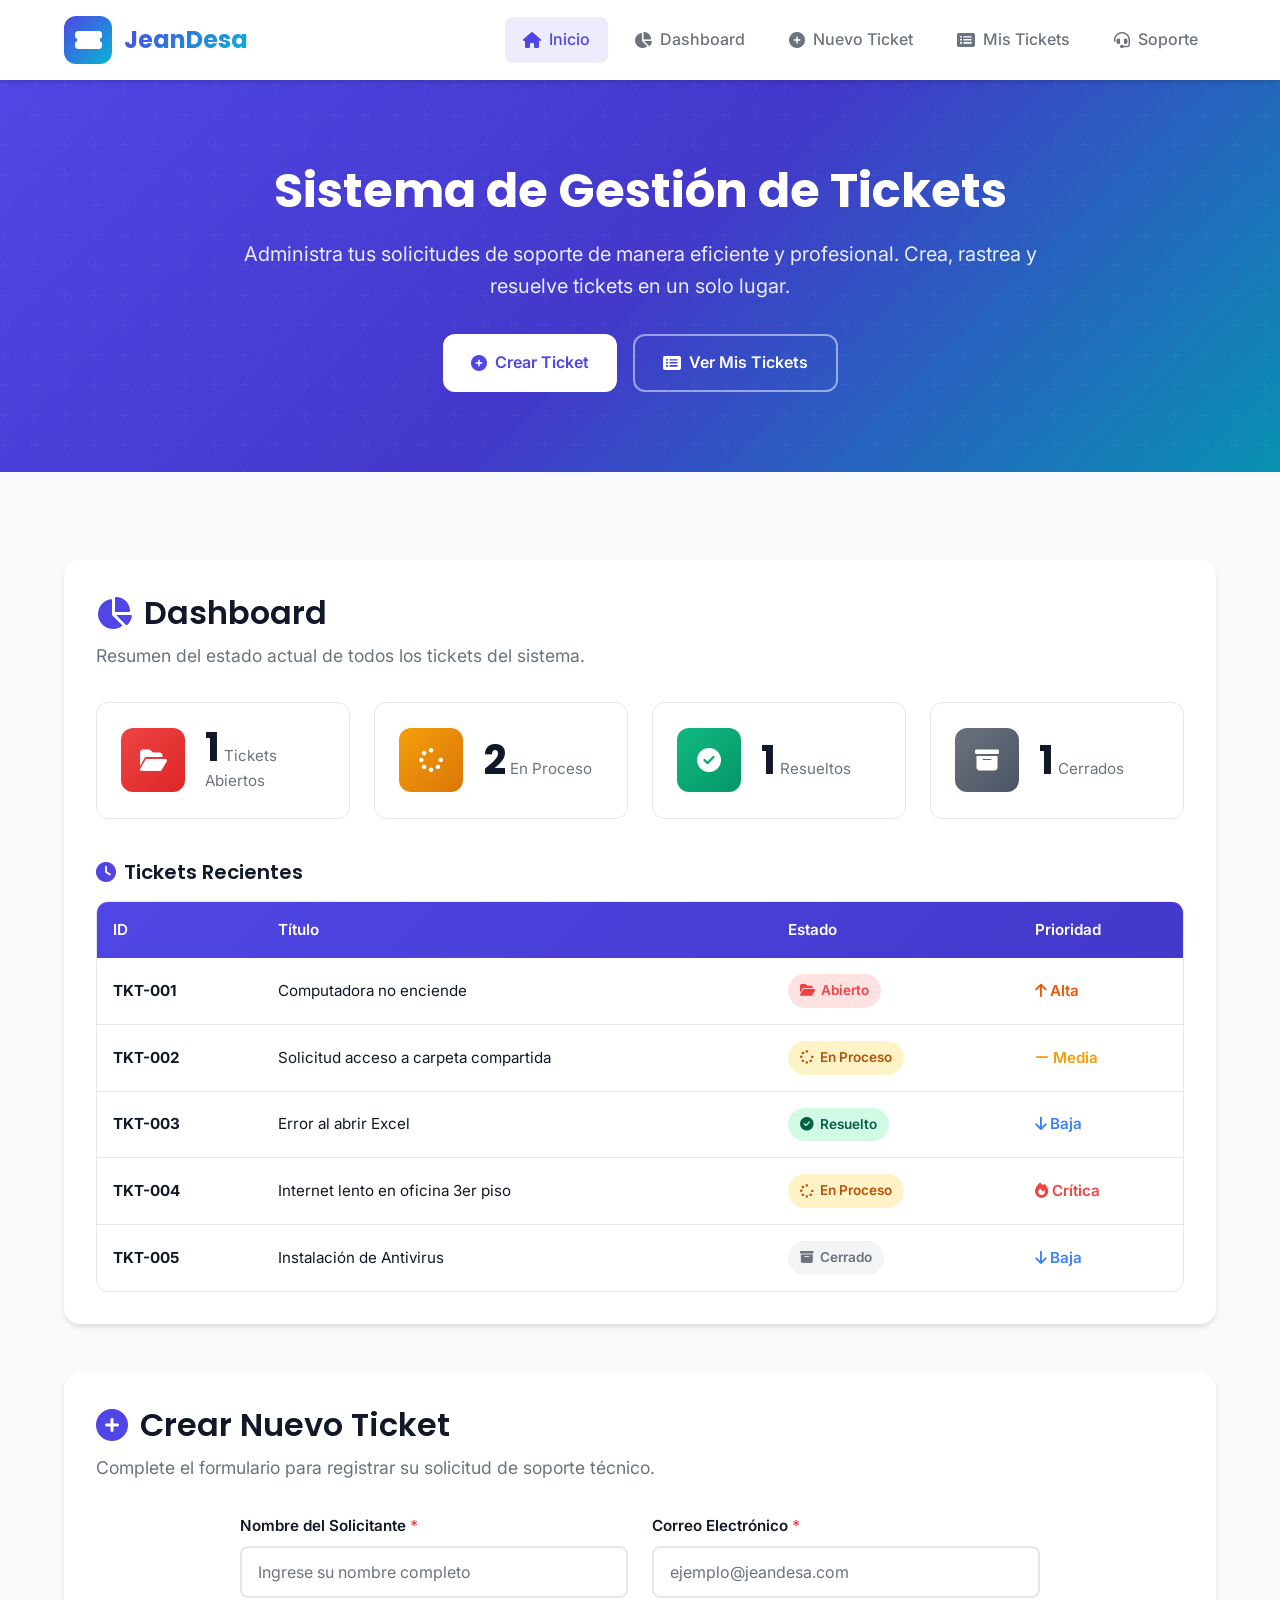
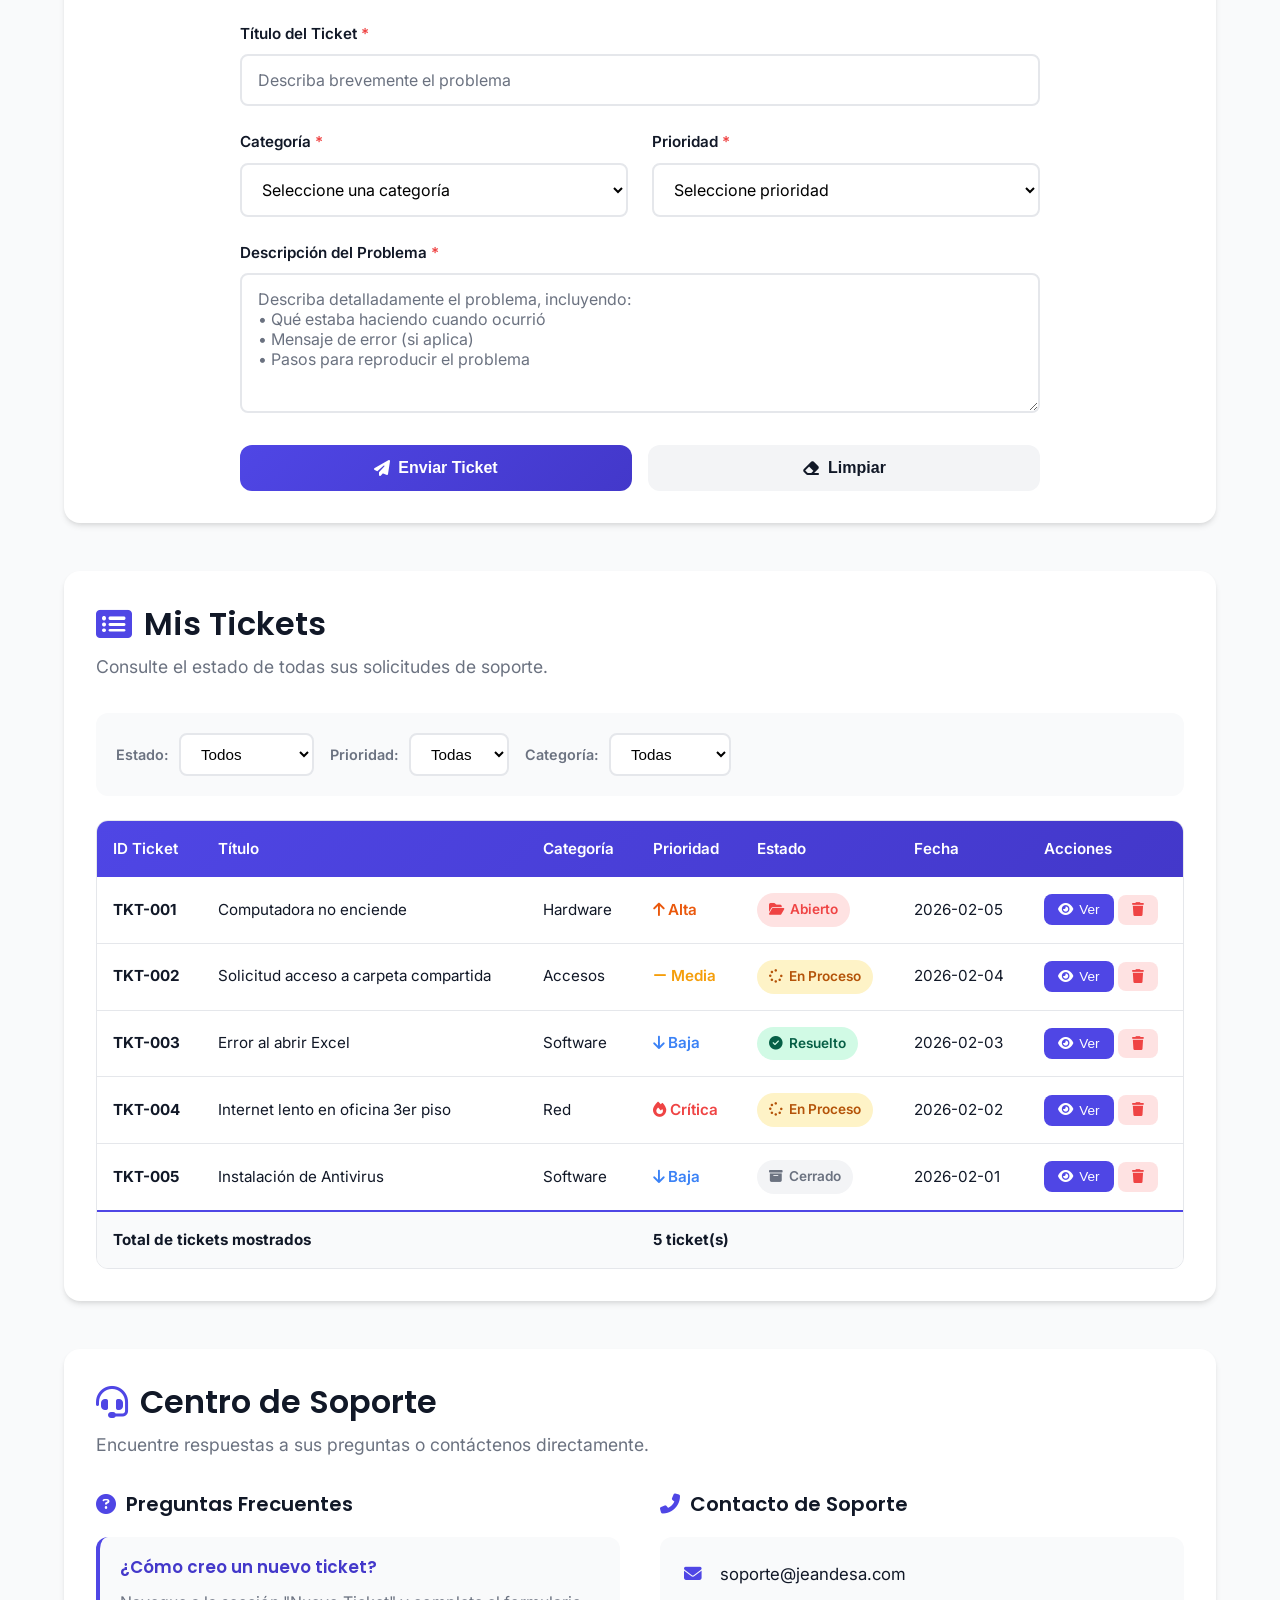
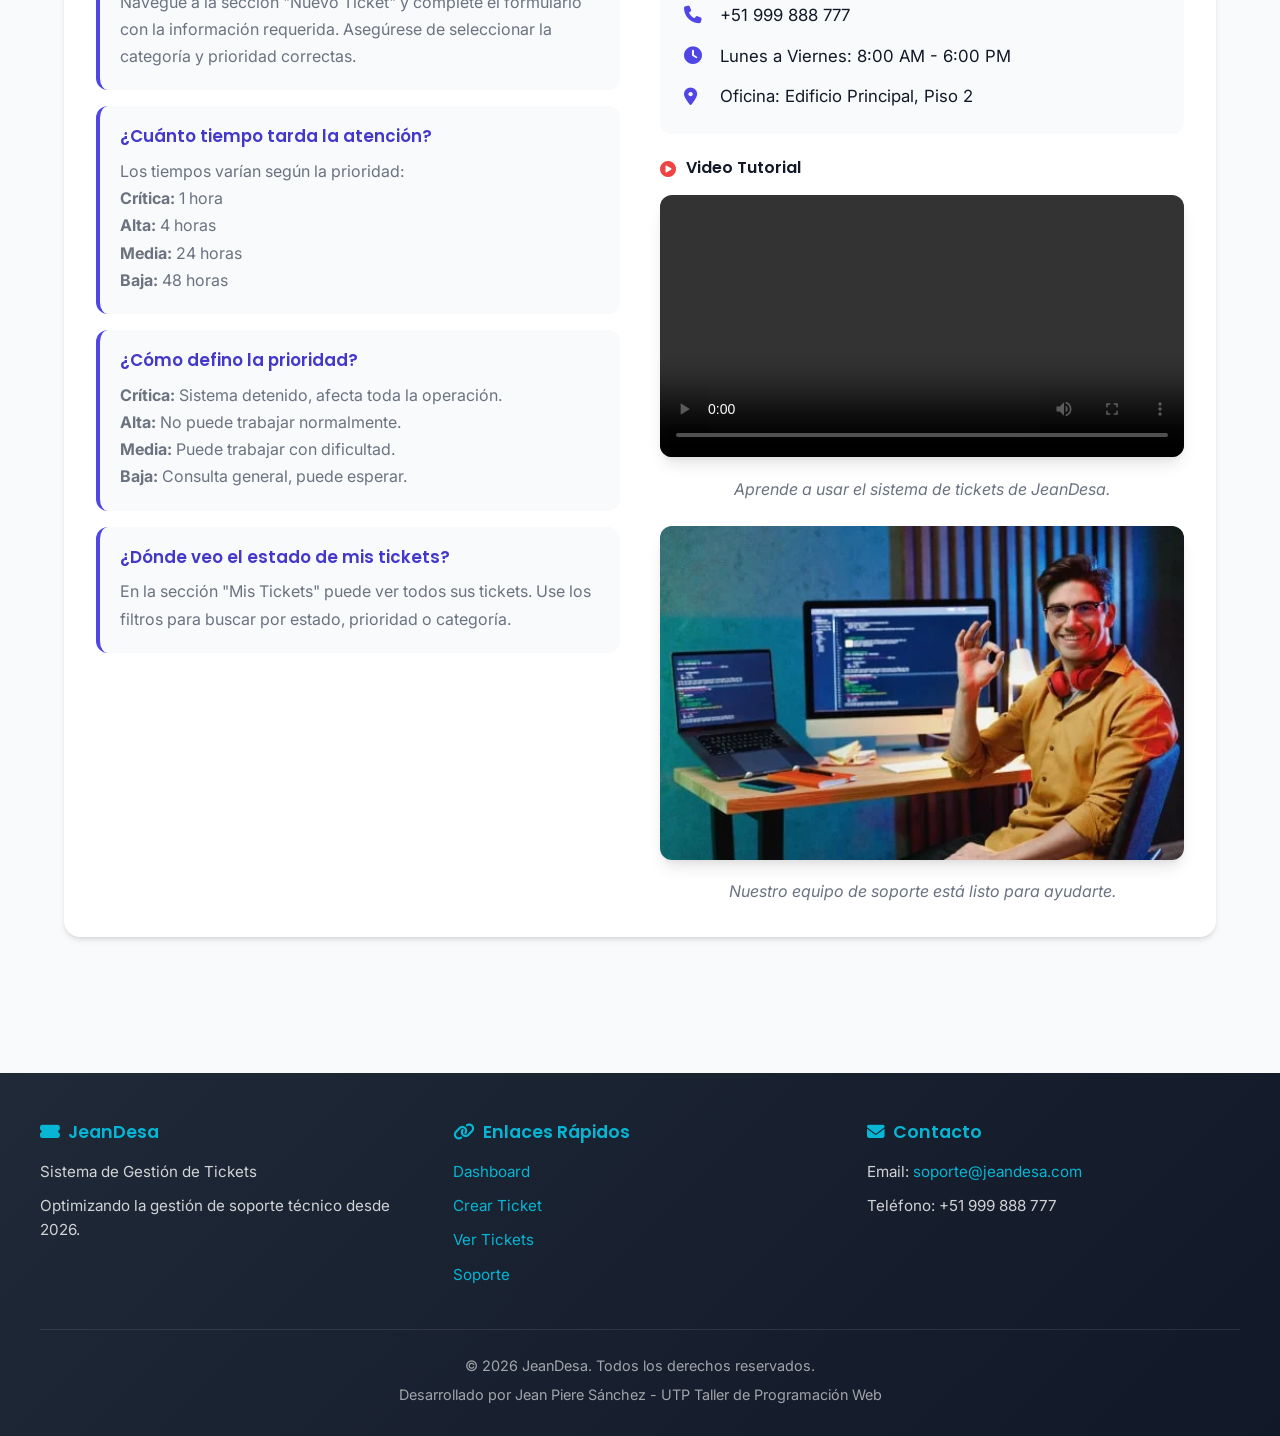
==== Proyecto2/index.html @ 4e099031 "Add new media files: audio track and image for project resources" ====
<!DOCTYPE html>
<html lang="es">
<head>
    <meta charset="UTF-8">
    <meta name="viewport" content="width=device-width, initial-scale=1.0">
    <title>JeanDesa - Sistema de Gestión de Tickets</title>

    <!-- Google Fonts -->
    <link rel="preconnect" href="https://fonts.googleapis.com">
    <link rel="preconnect" href="https://fonts.gstatic.com" crossorigin>
    <link href="https://fonts.googleapis.com/css2?family=Inter:wght@400;500;600&family=Poppins:wght@600;700&display=swap" rel="stylesheet">

    <!-- Font Awesome -->
    <link rel="stylesheet" href="https://cdnjs.cloudflare.com/ajax/libs/font-awesome/6.5.1/css/all.min.css">

    <style>
        /* ===== VARIABLES CSS ===== */
        :root {
            --primary: #4F46E5;
            --primary-dark: #4338CA;
            --primary-light: #818CF8;
            --secondary: #06B6D4;
            --secondary-dark: #0891B2;

            --success: #10B981;
            --success-light: #D1FAE5;
            --warning: #F59E0B;
            --warning-light: #FEF3C7;
            --danger: #EF4444;
            --danger-light: #FEE2E2;
            --neutral: #6B7280;
            --neutral-light: #F3F4F6;

            --background: #F9FAFB;
            --surface: #FFFFFF;
            --text: #111827;
            --text-secondary: #6B7280;
            --border: #E5E7EB;

            --shadow-sm: 0 1px 2px 0 rgba(0, 0, 0, 0.05);
            --shadow: 0 4px 6px -1px rgba(0, 0, 0, 0.1), 0 2px 4px -1px rgba(0, 0, 0, 0.06);
            --shadow-lg: 0 10px 15px -3px rgba(0, 0, 0, 0.1), 0 4px 6px -2px rgba(0, 0, 0, 0.05);
            --shadow-xl: 0 20px 25px -5px rgba(0, 0, 0, 0.1), 0 10px 10px -5px rgba(0, 0, 0, 0.04);

            --radius-sm: 8px;
            --radius: 12px;
            --radius-lg: 16px;
            --radius-xl: 24px;
        }

        /* ===== RESET Y ESTILOS BASE ===== */
        * {
            margin: 0;
            padding: 0;
            box-sizing: border-box;
        }

        html {
            scroll-behavior: smooth;
        }

        body {
            font-family: 'Inter', sans-serif;
            background-color: var(--background);
            color: var(--text);
            line-height: 1.6;
        }

        h1, h2, h3, h4, h5, h6 {
            font-family: 'Poppins', sans-serif;
            font-weight: 600;
            line-height: 1.3;
        }

        /* ===== HEADER CON FLEXBOX ===== */
        header {
            background-color: var(--surface);
            box-shadow: var(--shadow);
            position: sticky;
            top: 0;
            z-index: 1000;
        }

        .header-container {
            max-width: 1200px;
            margin: 0 auto;
            padding: 16px 24px;
            display: flex;
            justify-content: space-between;
            align-items: center;
            gap: 24px;
        }

        .logo {
            display: flex;
            align-items: center;
            gap: 12px;
            text-decoration: none;
            color: var(--text);
        }

        .logo-icon {
            width: 48px;
            height: 48px;
            background: linear-gradient(135deg, var(--primary) 0%, var(--secondary) 100%);
            border-radius: var(--radius);
            display: flex;
            align-items: center;
            justify-content: center;
            color: white;
            font-size: 1.5rem;
        }

        .logo-text {
            font-family: 'Poppins', sans-serif;
            font-size: 1.5rem;
            font-weight: 700;
            background: linear-gradient(135deg, var(--primary) 0%, var(--secondary) 100%);
            -webkit-background-clip: text;
            -webkit-text-fill-color: transparent;
            background-clip: text;
        }

        /* Navegación con Flexbox */
        nav ul {
            list-style: none;
            display: flex;
            align-items: center;
            gap: 8px;
        }

        nav ul li a {
            display: flex;
            align-items: center;
            gap: 8px;
            padding: 10px 18px;
            text-decoration: none;
            color: var(--text-secondary);
            font-weight: 500;
            border-radius: var(--radius-sm);
            transition: all 0.3s ease;
        }

        nav ul li a:hover {
            color: var(--primary);
            background-color: rgba(79, 70, 229, 0.1);
        }

        nav ul li a.active {
            color: var(--primary);
            background-color: rgba(79, 70, 229, 0.1);
        }

        /* Menú hamburguesa para móvil */
        .menu-toggle {
            display: none;
            background: none;
            border: none;
            font-size: 1.5rem;
            color: var(--text);
            cursor: pointer;
            padding: 8px;
        }

        /* ===== SECCIÓN HERO ===== */
        .hero {
            background: linear-gradient(135deg, var(--primary) 0%, var(--primary-dark) 50%, var(--secondary-dark) 100%);
            color: white;
            padding: 80px 24px;
            text-align: center;
            position: relative;
            overflow: hidden;
        }

        .hero::before {
            content: '';
            position: absolute;
            top: 0;
            left: 0;
            right: 0;
            bottom: 0;
            background: url("data:image/svg+xml,%3Csvg width='60' height='60' viewBox='0 0 60 60' xmlns='http://www.w3.org/2000/svg'%3E%3Cg fill='none' fill-rule='evenodd'%3E%3Cg fill='%23ffffff' fill-opacity='0.05'%3E%3Cpath d='M36 34v-4h-2v4h-4v2h4v4h2v-4h4v-2h-4zm0-30V0h-2v4h-4v2h4v4h2V6h4V4h-4zM6 34v-4H4v4H0v2h4v4h2v-4h4v-2H6zM6 4V0H4v4H0v2h4v4h2V6h4V4H6z'/%3E%3C/g%3E%3C/g%3E%3C/svg%3E");
            opacity: 0.5;
        }

        .hero-content {
            max-width: 800px;
            margin: 0 auto;
            position: relative;
            z-index: 1;
        }

        .hero h1 {
            font-size: 3rem;
            font-weight: 700;
            margin-bottom: 16px;
            animation: fadeInUp 0.8s ease;
        }

        .hero p {
            font-size: 1.25rem;
            opacity: 0.9;
            margin-bottom: 32px;
            animation: fadeInUp 0.8s ease 0.2s backwards;
        }

        .hero-buttons {
            display: flex;
            justify-content: center;
            gap: 16px;
            flex-wrap: wrap;
            animation: fadeInUp 0.8s ease 0.4s backwards;
        }

        /* Animación keyframes */
        @keyframes fadeInUp {
            from {
                opacity: 0;
                transform: translateY(30px);
            }
            to {
                opacity: 1;
                transform: translateY(0);
            }
        }

        @keyframes pulse {
            0%, 100% {
                transform: scale(1);
            }
            50% {
                transform: scale(1.05);
            }
        }

        @keyframes slideIn {
            from {
                opacity: 0;
                transform: translateX(-20px);
            }
            to {
                opacity: 1;
                transform: translateX(0);
            }
        }

        /* ===== BOTONES ===== */
        .btn {
            display: inline-flex;
            align-items: center;
            gap: 8px;
            padding: 14px 28px;
            font-size: 1rem;
            font-weight: 600;
            text-decoration: none;
            border-radius: var(--radius);
            border: none;
            cursor: pointer;
            transition: all 0.3s ease;
        }

        .btn-primary {
            background-color: white;
            color: var(--primary);
        }

        .btn-primary:hover {
            background-color: var(--background);
            transform: translateY(-2px);
            box-shadow: var(--shadow-lg);
        }

        .btn-outline {
            background-color: transparent;
            color: white;
            border: 2px solid rgba(255, 255, 255, 0.5);
        }

        .btn-outline:hover {
            background-color: rgba(255, 255, 255, 0.1);
            border-color: white;
            transform: translateY(-2px);
        }

        .btn-submit {
            background: linear-gradient(135deg, var(--primary) 0%, var(--primary-dark) 100%);
            color: white;
        }

        .btn-submit:hover {
            transform: translateY(-2px);
            box-shadow: 0 8px 20px rgba(79, 70, 229, 0.4);
        }

        .btn-secondary {
            background-color: var(--neutral-light);
            color: var(--text);
        }

        .btn-secondary:hover {
            background-color: var(--border);
            transform: translateY(-2px);
        }

        /* ===== CONTENEDOR PRINCIPAL ===== */
        main {
            max-width: 1200px;
            margin: 0 auto;
            padding: 40px 24px;
        }

        /* ===== SECCIONES ===== */
        section {
            margin-bottom: 48px;
        }

        .section-header {
            margin-bottom: 32px;
        }

        .section-header h2 {
            font-size: 2rem;
            color: var(--text);
            margin-bottom: 8px;
            display: flex;
            align-items: center;
            gap: 12px;
        }

        .section-header h2 i {
            color: var(--primary);
        }

        .section-header p {
            color: var(--text-secondary);
            font-size: 1.1rem;
        }

        /* ===== DASHBOARD CON GRID ===== */
        #dashboard {
            background-color: var(--surface);
            padding: 32px;
            border-radius: var(--radius-lg);
            box-shadow: var(--shadow);
        }

        .stats-grid {
            display: grid;
            grid-template-columns: repeat(auto-fit, minmax(240px, 1fr));
            gap: 24px;
            margin-bottom: 40px;
        }

        .stat-card {
            background: var(--surface);
            padding: 24px;
            border-radius: var(--radius);
            border: 1px solid var(--border);
            display: flex;
            align-items: center;
            gap: 20px;
            transition: all 0.3s ease;
            animation: slideIn 0.5s ease backwards;
        }

        .stat-card:nth-child(1) { animation-delay: 0.1s; }
        .stat-card:nth-child(2) { animation-delay: 0.2s; }
        .stat-card:nth-child(3) { animation-delay: 0.3s; }
        .stat-card:nth-child(4) { animation-delay: 0.4s; }

        .stat-card:hover {
            transform: translateY(-8px);
            box-shadow: var(--shadow-xl);
            border-color: transparent;
        }

        .stat-icon {
            width: 64px;
            height: 64px;
            border-radius: var(--radius);
            display: flex;
            align-items: center;
            justify-content: center;
            font-size: 1.5rem;
            color: white;
            flex-shrink: 0;
        }

        .stat-icon.abierto { background: linear-gradient(135deg, var(--danger), #DC2626); }
        .stat-icon.proceso { background: linear-gradient(135deg, var(--warning), #D97706); }
        .stat-icon.resuelto { background: linear-gradient(135deg, var(--success), #059669); }
        .stat-icon.cerrado { background: linear-gradient(135deg, var(--neutral), #4B5563); }

        .stat-info {
            flex: 1;
        }

        .stat-number {
            font-family: 'Poppins', sans-serif;
            font-size: 2.5rem;
            font-weight: 700;
            color: var(--text);
            line-height: 1;
        }

        .stat-label {
            color: var(--text-secondary);
            font-size: 0.95rem;
            margin-top: 4px;
        }

        /* Tickets recientes */
        .recent-tickets h3 {
            font-size: 1.25rem;
            color: var(--text);
            margin-bottom: 16px;
            display: flex;
            align-items: center;
            gap: 8px;
        }

        .recent-tickets h3 i {
            color: var(--primary);
        }

        /* ===== FORMULARIO CON GRID ===== */
        #nuevo-ticket {
            background-color: var(--surface);
            padding: 32px;
            border-radius: var(--radius-lg);
            box-shadow: var(--shadow);
        }

        .form-container {
            max-width: 800px;
            margin: 0 auto;
        }

        .alert {
            padding: 16px 20px;
            border-radius: var(--radius);
            margin-bottom: 24px;
            display: none;
            align-items: center;
            gap: 12px;
            animation: slideIn 0.3s ease;
        }

        .alert-success {
            background-color: var(--success-light);
            color: #065F46;
            border: 1px solid var(--success);
        }

        .form-grid {
            display: grid;
            grid-template-columns: repeat(2, 1fr);
            gap: 24px;
        }

        .form-group {
            display: flex;
            flex-direction: column;
            gap: 8px;
        }

        .form-group.full-width {
            grid-column: 1 / -1;
        }

        .form-group label {
            font-weight: 600;
            color: var(--text);
            font-size: 0.95rem;
        }

        .form-group label .required {
            color: var(--danger);
        }

        .form-group input,
        .form-group select,
        .form-group textarea {
            padding: 14px 16px;
            border: 2px solid var(--border);
            border-radius: var(--radius-sm);
            font-size: 1rem;
            font-family: inherit;
            transition: all 0.3s ease;
            background-color: var(--surface);
        }

        .form-group input:focus,
        .form-group select:focus,
        .form-group textarea:focus {
            outline: none;
            border-color: var(--primary);
            box-shadow: 0 0 0 4px rgba(79, 70, 229, 0.1);
        }

        .form-group input::placeholder,
        .form-group textarea::placeholder {
            color: var(--text-secondary);
        }

        .form-group textarea {
            min-height: 140px;
            resize: vertical;
        }

        .form-buttons {
            display: flex;
            gap: 16px;
            margin-top: 8px;
            grid-column: 1 / -1;
        }

        .form-buttons .btn {
            flex: 1;
            justify-content: center;
        }

        /* ===== MIS TICKETS ===== */
        #mis-tickets {
            background-color: var(--surface);
            padding: 32px;
            border-radius: var(--radius-lg);
            box-shadow: var(--shadow);
        }

        /* Filtros con Flexbox */
        .filters-container {
            display: flex;
            flex-wrap: wrap;
            gap: 16px;
            padding: 20px;
            background-color: var(--background);
            border-radius: var(--radius);
            margin-bottom: 24px;
            align-items: center;
        }

        .filter-group {
            display: flex;
            align-items: center;
            gap: 10px;
        }

        .filter-group label {
            font-weight: 600;
            color: var(--text-secondary);
            font-size: 0.9rem;
        }

        .filter-group select {
            padding: 10px 16px;
            border: 2px solid var(--border);
            border-radius: var(--radius-sm);
            font-size: 0.95rem;
            background-color: var(--surface);
            cursor: pointer;
            transition: all 0.3s ease;
        }

        .filter-group select:focus {
            outline: none;
            border-color: var(--primary);
        }

        /* Tabla de tickets */
        .table-container {
            overflow-x: auto;
            border-radius: var(--radius);
            border: 1px solid var(--border);
        }

        table {
            width: 100%;
            border-collapse: collapse;
        }

        table thead {
            background: linear-gradient(135deg, var(--primary) 0%, var(--primary-dark) 100%);
            color: white;
        }

        table th {
            padding: 16px;
            text-align: left;
            font-weight: 600;
            font-size: 0.95rem;
        }

        table td {
            padding: 16px;
            border-bottom: 1px solid var(--border);
            font-size: 0.95rem;
        }

        table tbody tr {
            transition: background-color 0.2s ease;
        }

        table tbody tr:hover {
            background-color: var(--background);
        }

        table tbody tr:last-child td {
            border-bottom: none;
        }

        /* Badges de estado */
        .badge {
            display: inline-flex;
            align-items: center;
            gap: 6px;
            padding: 6px 12px;
            border-radius: 20px;
            font-size: 0.85rem;
            font-weight: 600;
        }

        .badge-abierto {
            background-color: var(--danger-light);
            color: var(--danger);
        }

        .badge-proceso {
            background-color: var(--warning-light);
            color: #B45309;
        }

        .badge-resuelto {
            background-color: var(--success-light);
            color: #065F46;
        }

        .badge-cerrado {
            background-color: var(--neutral-light);
            color: var(--neutral);
        }

        /* Badges de prioridad */
        .priority {
            font-weight: 600;
        }

        .priority-baja { color: #3B82F6; }
        .priority-media { color: var(--warning); }
        .priority-alta { color: #EA580C; }
        .priority-critica { color: var(--danger); }

        /* Botones de acción */
        .action-btn {
            padding: 8px 14px;
            border: none;
            border-radius: var(--radius-sm);
            font-size: 0.85rem;
            font-weight: 500;
            cursor: pointer;
            transition: all 0.3s ease;
            display: inline-flex;
            align-items: center;
            gap: 6px;
        }

        .action-btn.view {
            background-color: var(--primary);
            color: white;
        }

        .action-btn.view:hover {
            background-color: var(--primary-dark);
            transform: translateY(-2px);
        }

        .action-btn.delete {
            background-color: var(--danger-light);
            color: var(--danger);
        }

        .action-btn.delete:hover {
            background-color: var(--danger);
            color: white;
            transform: translateY(-2px);
        }

        .summary-row {
            background-color: var(--background);
            font-weight: 600;
        }

        .summary-row td {
            border-top: 2px solid var(--primary);
        }

        .no-tickets {
            text-align: center;
            padding: 60px 20px;
            color: var(--text-secondary);
        }

        .no-tickets i {
            font-size: 4rem;
            color: var(--border);
            margin-bottom: 16px;
        }

        .no-tickets p {
            font-size: 1.1rem;
        }

        /* ===== CONTACTO/SOPORTE ===== */
        #contacto {
            background-color: var(--surface);
            padding: 32px;
            border-radius: var(--radius-lg);
            box-shadow: var(--shadow);
        }

        .contact-grid {
            display: grid;
            grid-template-columns: 1fr 1fr;
            gap: 40px;
        }

        .faq-section h3,
        .support-section h3 {
            font-size: 1.25rem;
            color: var(--text);
            margin-bottom: 20px;
            display: flex;
            align-items: center;
            gap: 10px;
        }

        .faq-section h3 i,
        .support-section h3 i {
            color: var(--primary);
        }

        .faq-item {
            background-color: var(--background);
            padding: 20px;
            border-radius: var(--radius);
            margin-bottom: 16px;
            border-left: 4px solid var(--primary);
            transition: all 0.3s ease;
        }

        .faq-item:hover {
            transform: translateX(8px);
            box-shadow: var(--shadow);
        }

        .faq-item h4 {
            color: var(--primary-dark);
            margin-bottom: 10px;
            font-size: 1.05rem;
        }

        .faq-item p {
            color: var(--text-secondary);
            line-height: 1.7;
        }

        .contact-info {
            background-color: var(--background);
            padding: 24px;
            border-radius: var(--radius);
            margin-bottom: 24px;
        }

        .contact-info p {
            display: flex;
            align-items: center;
            gap: 12px;
            margin-bottom: 14px;
            font-size: 1.05rem;
        }

        .contact-info p:last-child {
            margin-bottom: 0;
        }

        .contact-info i {
            width: 24px;
            color: var(--primary);
            font-size: 1.1rem;
        }

        /* Contenedor de video */
        .video-container {
            margin-top: 24px;
        }

        .video-container h4 {
            color: var(--text);
            margin-bottom: 16px;
            display: flex;
            align-items: center;
            gap: 10px;
        }

        .video-container h4 i {
            color: var(--danger);
        }

        .video-container video {
            width: 100%;
            border-radius: var(--radius);
            box-shadow: var(--shadow-lg);
        }

        .video-caption {
            margin-top: 12px;
            color: var(--text-secondary);
            font-style: italic;
            text-align: center;
        }

        /* Contenedor de imagen */
        .image-container {
            margin-top: 24px;
        }

        .image-container img {
            width: 100%;
            border-radius: var(--radius);
            box-shadow: var(--shadow-lg);
            transition: transform 0.3s ease;
        }

        .image-container img:hover {
            transform: scale(1.02);
        }

        .image-caption {
            margin-top: 12px;
            color: var(--text-secondary);
            font-style: italic;
            text-align: center;
        }

        /* ===== FOOTER CON FLEXBOX ===== */
        footer {
            background: linear-gradient(135deg, #1F2937 0%, #111827 100%);
            color: white;
            padding: 48px 24px 24px;
            margin-top: 48px;
        }

        .footer-container {
            max-width: 1200px;
            margin: 0 auto;
        }

        .footer-grid {
            display: flex;
            flex-wrap: wrap;
            justify-content: space-between;
            gap: 40px;
            margin-bottom: 32px;
        }

        .footer-col {
            flex: 1;
            min-width: 200px;
        }

        .footer-col h4 {
            color: var(--secondary);
            margin-bottom: 16px;
            font-size: 1.1rem;
            display: flex;
            align-items: center;
            gap: 8px;
        }

        .footer-col p {
            color: rgba(255, 255, 255, 0.8);
            margin-bottom: 10px;
            font-size: 0.95rem;
        }

        .footer-col a {
            color: var(--secondary);
            text-decoration: none;
            transition: color 0.3s ease;
        }

        .footer-col a:hover {
            color: white;
            text-decoration: underline;
        }

        .footer-bottom {
            border-top: 1px solid rgba(255, 255, 255, 0.1);
            padding-top: 24px;
            text-align: center;
        }

        .footer-bottom p {
            color: rgba(255, 255, 255, 0.6);
            font-size: 0.9rem;
            margin-bottom: 6px;
        }

        /* ===== RESPONSIVE - MEDIA QUERIES ===== */

        /* Tablet (1024px) */
        @media screen and (max-width: 1024px) {
            .hero h1 {
                font-size: 2.5rem;
            }

            .stats-grid {
                grid-template-columns: repeat(2, 1fr);
            }

            .contact-grid {
                grid-template-columns: 1fr;
            }
        }

        /* Mobile Large (768px) */
        @media screen and (max-width: 768px) {
            .header-container {
                padding: 12px 16px;
            }

            .menu-toggle {
                display: block;
            }

            nav {
                position: absolute;
                top: 100%;
                left: 0;
                right: 0;
                background-color: var(--surface);
                box-shadow: var(--shadow-lg);
                padding: 16px;
                display: none;
            }

            nav.active {
                display: block;
            }

            nav ul {
                flex-direction: column;
                gap: 4px;
            }

            nav ul li a {
                padding: 14px 16px;
                justify-content: flex-start;
            }

            .hero {
                padding: 60px 20px;
            }

            .hero h1 {
                font-size: 2rem;
            }

            .hero p {
                font-size: 1.1rem;
            }

            .hero-buttons {
                flex-direction: column;
                align-items: center;
            }

            .hero-buttons .btn {
                width: 100%;
                max-width: 280px;
                justify-content: center;
            }

            main {
                padding: 24px 16px;
            }

            .section-header h2 {
                font-size: 1.5rem;
            }

            #dashboard,
            #nuevo-ticket,
            #mis-tickets,
            #contacto {
                padding: 24px 20px;
            }

            .stats-grid {
                grid-template-columns: 1fr;
                gap: 16px;
            }

            .form-grid {
                grid-template-columns: 1fr;
            }

            .filters-container {
                flex-direction: column;
                align-items: stretch;
            }

            .filter-group {
                width: 100%;
            }

            .filter-group select {
                flex: 1;
            }

            table th,
            table td {
                padding: 12px;
                font-size: 0.9rem;
            }

            .footer-grid {
                flex-direction: column;
                text-align: center;
            }

            .footer-col {
                min-width: 100%;
            }

            .footer-col h4 {
                justify-content: center;
            }
        }

        /* Mobile (480px) */
        @media screen and (max-width: 480px) {
            .logo-text {
                font-size: 1.2rem;
            }

            .logo-icon {
                width: 40px;
                height: 40px;
                font-size: 1.2rem;
            }

            .hero h1 {
                font-size: 1.75rem;
            }

            .hero p {
                font-size: 1rem;
            }

            .stat-card {
                flex-direction: column;
                text-align: center;
            }

            .stat-number {
                font-size: 2rem;
            }

            .action-btn {
                padding: 6px 10px;
                font-size: 0.8rem;
            }

            .btn {
                padding: 12px 20px;
                font-size: 0.95rem;
            }

            .form-buttons {
                flex-direction: column;
            }
        }
    </style>
</head>
<body>
    <!-- ===== HEADER ===== -->
    <header>
        <div class="header-container">
            <a href="#" class="logo">
                <div class="logo-icon">
                    <i class="fas fa-ticket-alt"></i>
                </div>
                <span class="logo-text">JeanDesa</span>
            </a>

            <button class="menu-toggle" id="menuToggle" aria-label="Abrir menú">
                <i class="fas fa-bars"></i>
            </button>

            <nav id="mainNav">
                <ul>
                    <li><a href="#hero" class="active"><i class="fas fa-home"></i> Inicio</a></li>
                    <li><a href="#dashboard"><i class="fas fa-chart-pie"></i> Dashboard</a></li>
                    <li><a href="#nuevo-ticket"><i class="fas fa-plus-circle"></i> Nuevo Ticket</a></li>
                    <li><a href="#mis-tickets"><i class="fas fa-list-alt"></i> Mis Tickets</a></li>
                    <li><a href="#contacto"><i class="fas fa-headset"></i> Soporte</a></li>
                </ul>
            </nav>
        </div>
    </header>

    <!-- ===== HERO SECTION ===== -->
    <section class="hero" id="hero">
        <div class="hero-content">
            <h1>Sistema de Gestión de Tickets</h1>
            <p>Administra tus solicitudes de soporte de manera eficiente y profesional.
               Crea, rastrea y resuelve tickets en un solo lugar.</p>
            <div class="hero-buttons">
                <a href="#nuevo-ticket" class="btn btn-primary">
                    <i class="fas fa-plus-circle"></i> Crear Ticket
                </a>
                <a href="#mis-tickets" class="btn btn-outline">
                    <i class="fas fa-list-alt"></i> Ver Mis Tickets
                </a>
            </div>
        </div>
    </section>

    <!-- ===== MAIN CONTENT ===== -->
    <main>
        <!-- ===== DASHBOARD SECTION (GRID) ===== -->
        <section id="dashboard">
            <div class="section-header">
                <h2><i class="fas fa-chart-pie"></i> Dashboard</h2>
                <p>Resumen del estado actual de todos los tickets del sistema.</p>
            </div>

            <div class="stats-grid">
                <article class="stat-card">
                    <div class="stat-icon abierto">
                        <i class="fas fa-folder-open"></i>
                    </div>
                    <div class="stat-info">
                        <span class="stat-number" id="count-abiertos">0</span>
                        <span class="stat-label">Tickets Abiertos</span>
                    </div>
                </article>

                <article class="stat-card">
                    <div class="stat-icon proceso">
                        <i class="fas fa-spinner"></i>
                    </div>
                    <div class="stat-info">
                        <span class="stat-number" id="count-proceso">0</span>
                        <span class="stat-label">En Proceso</span>
                    </div>
                </article>

                <article class="stat-card">
                    <div class="stat-icon resuelto">
                        <i class="fas fa-check-circle"></i>
                    </div>
                    <div class="stat-info">
                        <span class="stat-number" id="count-resueltos">0</span>
                        <span class="stat-label">Resueltos</span>
                    </div>
                </article>

                <article class="stat-card">
                    <div class="stat-icon cerrado">
                        <i class="fas fa-archive"></i>
                    </div>
                    <div class="stat-info">
                        <span class="stat-number" id="count-cerrados">0</span>
                        <span class="stat-label">Cerrados</span>
                    </div>
                </article>
            </div>

            <div class="recent-tickets">
                <h3><i class="fas fa-clock"></i> Tickets Recientes</h3>
                <div class="table-container">
                    <table>
                        <thead>
                            <tr>
                                <th>ID</th>
                                <th>Título</th>
                                <th>Estado</th>
                                <th>Prioridad</th>
                            </tr>
                        </thead>
                        <tbody id="tabla-recientes">
                            <!-- Se llena con JavaScript -->
                        </tbody>
                    </table>
                </div>
            </div>
        </section>

        <!-- ===== NUEVO TICKET SECTION (GRID FORM) ===== -->
        <section id="nuevo-ticket">
            <div class="section-header">
                <h2><i class="fas fa-plus-circle"></i> Crear Nuevo Ticket</h2>
                <p>Complete el formulario para registrar su solicitud de soporte técnico.</p>
            </div>

            <div class="form-container">
                <div class="alert alert-success" id="alerta-exito">
                    <i class="fas fa-check-circle"></i>
                    <span>Ticket creado exitosamente.</span>
                </div>

                <form id="form-ticket">
                    <div class="form-grid">
                        <div class="form-group">
                            <label for="solicitante">
                                Nombre del Solicitante <span class="required">*</span>
                            </label>
                            <input
                                type="text"
                                id="solicitante"
                                name="solicitante"
                                placeholder="Ingrese su nombre completo"
                                required
                                minlength="2"
                                maxlength="100"
                            >
                        </div>

                        <div class="form-group">
                            <label for="email">
                                Correo Electrónico <span class="required">*</span>
                            </label>
                            <input
                                type="email"
                                id="email"
                                name="email"
                                placeholder="ejemplo@jeandesa.com"
                                required
                            >
                        </div>

                        <div class="form-group full-width">
                            <label for="titulo-ticket">
                                Título del Ticket <span class="required">*</span>
                            </label>
                            <input
                                type="text"
                                id="titulo-ticket"
                                name="titulo-ticket"
                                placeholder="Describa brevemente el problema"
                                required
                                minlength="5"
                                maxlength="150"
                            >
                        </div>

                        <div class="form-group">
                            <label for="categoria">
                                Categoría <span class="required">*</span>
                            </label>
                            <select id="categoria" name="categoria" required>
                                <option value="" disabled selected>Seleccione una categoría</option>
                                <option value="software">Software</option>
                                <option value="hardware">Hardware</option>
                                <option value="red">Red / Conectividad</option>
                                <option value="accesos">Accesos / Permisos</option>
                                <option value="otro">Otro</option>
                            </select>
                        </div>

                        <div class="form-group">
                            <label for="prioridad">
                                Prioridad <span class="required">*</span>
                            </label>
                            <select id="prioridad" name="prioridad" required>
                                <option value="" disabled selected>Seleccione prioridad</option>
                                <option value="baja">Baja - Puede esperar</option>
                                <option value="media">Media - Afecta parcialmente</option>
                                <option value="alta">Alta - Afecta trabajo</option>
                                <option value="critica">Crítica - Sistema detenido</option>
                            </select>
                        </div>

                        <div class="form-group full-width">
                            <label for="descripcion">
                                Descripción del Problema <span class="required">*</span>
                            </label>
                            <textarea
                                id="descripcion"
                                name="descripcion"
                                placeholder="Describa detalladamente el problema, incluyendo:
• Qué estaba haciendo cuando ocurrió
• Mensaje de error (si aplica)
• Pasos para reproducir el problema"
                                required
                                minlength="20"
                                maxlength="2000"
                            ></textarea>
                        </div>

                        <div class="form-buttons">
                            <button type="submit" class="btn btn-submit">
                                <i class="fas fa-paper-plane"></i> Enviar Ticket
                            </button>
                            <button type="reset" class="btn btn-secondary">
                                <i class="fas fa-eraser"></i> Limpiar
                            </button>
                        </div>
                    </div>
                </form>
            </div>
        </section>

        <!-- ===== MIS TICKETS SECTION ===== -->
        <section id="mis-tickets">
            <div class="section-header">
                <h2><i class="fas fa-list-alt"></i> Mis Tickets</h2>
                <p>Consulte el estado de todas sus solicitudes de soporte.</p>
            </div>

            <!-- Filtros con Flexbox -->
            <div class="filters-container">
                <div class="filter-group">
                    <label for="filtro-estado">Estado:</label>
                    <select id="filtro-estado">
                        <option value="">Todos</option>
                        <option value="abierto">Abierto</option>
                        <option value="proceso">En Proceso</option>
                        <option value="resuelto">Resuelto</option>
                        <option value="cerrado">Cerrado</option>
                    </select>
                </div>

                <div class="filter-group">
                    <label for="filtro-prioridad">Prioridad:</label>
                    <select id="filtro-prioridad">
                        <option value="">Todas</option>
                        <option value="baja">Baja</option>
                        <option value="media">Media</option>
                        <option value="alta">Alta</option>
                        <option value="critica">Crítica</option>
                    </select>
                </div>

                <div class="filter-group">
                    <label for="filtro-categoria">Categoría:</label>
                    <select id="filtro-categoria">
                        <option value="">Todas</option>
                        <option value="software">Software</option>
                        <option value="hardware">Hardware</option>
                        <option value="red">Red</option>
                        <option value="accesos">Accesos</option>
                        <option value="otro">Otro</option>
                    </select>
                </div>
            </div>

            <!-- Tabla de tickets -->
            <div class="table-container">
                <table>
                    <thead>
                        <tr>
                            <th>ID Ticket</th>
                            <th>Título</th>
                            <th>Categoría</th>
                            <th>Prioridad</th>
                            <th>Estado</th>
                            <th>Fecha</th>
                            <th>Acciones</th>
                        </tr>
                    </thead>
                    <tbody id="tabla-tickets">
                        <!-- Se llena con JavaScript -->
                    </tbody>
                </table>
            </div>
        </section>

        <!-- ===== CONTACTO/SOPORTE SECTION (GRID) ===== -->
        <section id="contacto">
            <div class="section-header">
                <h2><i class="fas fa-headset"></i> Centro de Soporte</h2>
                <p>Encuentre respuestas a sus preguntas o contáctenos directamente.</p>
            </div>

            <div class="contact-grid">
                <!-- FAQ Section -->
                <div class="faq-section">
                    <h3><i class="fas fa-question-circle"></i> Preguntas Frecuentes</h3>

                    <article class="faq-item">
                        <h4>¿Cómo creo un nuevo ticket?</h4>
                        <p>Navegue a la sección "Nuevo Ticket" y complete el formulario con la información requerida. Asegúrese de seleccionar la categoría y prioridad correctas.</p>
                    </article>

                    <article class="faq-item">
                        <h4>¿Cuánto tiempo tarda la atención?</h4>
                        <p>Los tiempos varían según la prioridad:<br>
                        <strong>Crítica:</strong> 1 hora<br>
                        <strong>Alta:</strong> 4 horas<br>
                        <strong>Media:</strong> 24 horas<br>
                        <strong>Baja:</strong> 48 horas</p>
                    </article>

                    <article class="faq-item">
                        <h4>¿Cómo defino la prioridad?</h4>
                        <p><strong>Crítica:</strong> Sistema detenido, afecta toda la operación.<br>
                        <strong>Alta:</strong> No puede trabajar normalmente.<br>
                        <strong>Media:</strong> Puede trabajar con dificultad.<br>
                        <strong>Baja:</strong> Consulta general, puede esperar.</p>
                    </article>

                    <article class="faq-item">
                        <h4>¿Dónde veo el estado de mis tickets?</h4>
                        <p>En la sección "Mis Tickets" puede ver todos sus tickets. Use los filtros para buscar por estado, prioridad o categoría.</p>
                    </article>
                </div>

                <!-- Support Contact Section -->
                <div class="support-section">
                    <h3><i class="fas fa-phone-alt"></i> Contacto de Soporte</h3>

                    <div class="contact-info">
                        <p><i class="fas fa-envelope"></i> soporte@jeandesa.com</p>
                        <p><i class="fas fa-phone"></i> +51 999 888 777</p>
                        <p><i class="fas fa-clock"></i> Lunes a Viernes: 8:00 AM - 6:00 PM</p>
                        <p><i class="fas fa-map-marker-alt"></i> Oficina: Edificio Principal, Piso 2</p>
                    </div>

                    <!-- Video Tutorial -->
                    <div class="video-container">
                        <h4><i class="fas fa-play-circle"></i> Video Tutorial</h4>
                        <video controls>
                            <source src="media/YTDown.com_YouTube_AboutMe-Video-Vova-Melnykov-Schauspieler_Media_6YZbpWTd0wc_003_360p.mp4" type="video/mp4">
                            <p>Tu navegador no soporta el elemento de video.</p>
                        </video>
                        <p class="video-caption">Aprende a usar el sistema de tickets de JeanDesa.</p>
                    </div>

                    <!-- Imagen del equipo -->
                    <div class="image-container">
                        <img src="media/trabajo-para-ingeniero-de-sistemas-.webp" alt="Equipo de soporte técnico JeanDesa">
                        <p class="image-caption">Nuestro equipo de soporte está listo para ayudarte.</p>
                    </div>
                </div>
            </div>
        </section>
    </main>

    <!-- ===== FOOTER ===== -->
    <footer>
        <div class="footer-container">
            <div class="footer-grid">
                <div class="footer-col">
                    <h4><i class="fas fa-ticket-alt"></i> JeanDesa</h4>
                    <p>Sistema de Gestión de Tickets</p>
                    <p>Optimizando la gestión de soporte técnico desde 2026.</p>
                </div>

                <div class="footer-col">
                    <h4><i class="fas fa-link"></i> Enlaces Rápidos</h4>
                    <p><a href="#dashboard">Dashboard</a></p>
                    <p><a href="#nuevo-ticket">Crear Ticket</a></p>
                    <p><a href="#mis-tickets">Ver Tickets</a></p>
                    <p><a href="#contacto">Soporte</a></p>
                </div>

                <div class="footer-col">
                    <h4><i class="fas fa-envelope"></i> Contacto</h4>
                    <p>Email: <a href="mailto:soporte@jeandesa.com">soporte@jeandesa.com</a></p>
                    <p>Teléfono: +51 999 888 777</p>
                </div>
            </div>

            <div class="footer-bottom">
                <p>&copy; 2026 JeanDesa. Todos los derechos reservados.</p>
                <p>Desarrollado por Jean Piere Sánchez - UTP Taller de Programación Web</p>
            </div>
        </div>
    </footer>

    <!-- ===== JAVASCRIPT ===== -->
    <script>
        // ===== SISTEMA DE TICKETS JEANDESA =====

        // Datos de ejemplo
        const ticketsEjemplo = [
            {
                id: 'TKT-001',
                titulo: 'Computadora no enciende',
                solicitante: 'María García',
                email: 'maria@jeandesa.com',
                categoria: 'hardware',
                prioridad: 'alta',
                estado: 'abierto',
                descripcion: 'Mi computadora no enciende desde esta mañana.',
                fecha: '2026-02-05'
            },
            {
                id: 'TKT-002',
                titulo: 'Solicitud acceso a carpeta compartida',
                solicitante: 'Carlos López',
                email: 'carlos@jeandesa.com',
                categoria: 'accesos',
                prioridad: 'media',
                estado: 'proceso',
                descripcion: 'Necesito acceso a la carpeta de proyectos.',
                fecha: '2026-02-04'
            },
            {
                id: 'TKT-003',
                titulo: 'Error al abrir Excel',
                solicitante: 'Ana Torres',
                email: 'ana@jeandesa.com',
                categoria: 'software',
                prioridad: 'baja',
                estado: 'resuelto',
                descripcion: 'Excel muestra error al intentar abrir archivos.',
                fecha: '2026-02-03'
            },
            {
                id: 'TKT-004',
                titulo: 'Internet lento en oficina 3er piso',
                solicitante: 'Juan Pérez',
                email: 'juan@jeandesa.com',
                categoria: 'red',
                prioridad: 'critica',
                estado: 'proceso',
                descripcion: 'La conexión a internet es muy lenta, afecta a todo el piso.',
                fecha: '2026-02-02'
            },
            {
                id: 'TKT-005',
                titulo: 'Instalación de Antivirus',
                solicitante: 'Pedro Sánchez',
                email: 'pedro@jeandesa.com',
                categoria: 'software',
                prioridad: 'baja',
                estado: 'cerrado',
                descripcion: 'Solicito instalación del antivirus corporativo.',
                fecha: '2026-02-01'
            }
        ];

        // Inicializar tickets en localStorage
        function inicializarTickets() {
            if (!localStorage.getItem('tickets2')) {
                localStorage.setItem('tickets2', JSON.stringify(ticketsEjemplo));
            }
        }

        // Obtener tickets
        function obtenerTickets() {
            const tickets = localStorage.getItem('tickets2');
            return tickets ? JSON.parse(tickets) : [];
        }

        // Guardar tickets
        function guardarTickets(tickets) {
            localStorage.setItem('tickets2', JSON.stringify(tickets));
        }

        // Generar nuevo ID
        function generarIdTicket() {
            const tickets = obtenerTickets();
            if (tickets.length === 0) return 'TKT-001';

            const ultimoId = tickets.reduce((max, t) => {
                const num = parseInt(t.id.split('-')[1]);
                return num > max ? num : max;
            }, 0);

            return 'TKT-' + String(ultimoId + 1).padStart(3, '0');
        }

        // Obtener fecha actual
        function obtenerFechaActual() {
            const hoy = new Date();
            return hoy.toISOString().split('T')[0];
        }

        // Actualizar dashboard
        function actualizarDashboard() {
            const tickets = obtenerTickets();

            document.getElementById('count-abiertos').textContent =
                tickets.filter(t => t.estado === 'abierto').length;
            document.getElementById('count-proceso').textContent =
                tickets.filter(t => t.estado === 'proceso').length;
            document.getElementById('count-resueltos').textContent =
                tickets.filter(t => t.estado === 'resuelto').length;
            document.getElementById('count-cerrados').textContent =
                tickets.filter(t => t.estado === 'cerrado').length;
        }

        // Renderizar tickets recientes
        function renderizarTicketsRecientes() {
            const tickets = obtenerTickets();
            const tbody = document.getElementById('tabla-recientes');

            const recientes = [...tickets]
                .sort((a, b) => new Date(b.fecha) - new Date(a.fecha))
                .slice(0, 5);

            if (recientes.length === 0) {
                tbody.innerHTML = `
                    <tr>
                        <td colspan="4">
                            <div class="no-tickets">
                                <i class="fas fa-inbox"></i>
                                <p>No hay tickets recientes</p>
                            </div>
                        </td>
                    </tr>`;
                return;
            }

            tbody.innerHTML = recientes.map(ticket => `
                <tr>
                    <td><strong>${ticket.id}</strong></td>
                    <td>${ticket.titulo}</td>
                    <td>
                        <span class="badge badge-${ticket.estado}">
                            <i class="${obtenerIconoEstado(ticket.estado)}"></i>
                            ${obtenerTextoEstado(ticket.estado)}
                        </span>
                    </td>
                    <td class="priority priority-${ticket.prioridad}">
                        <i class="${obtenerIconoPrioridad(ticket.prioridad)}"></i>
                        ${obtenerTextoPrioridad(ticket.prioridad)}
                    </td>
                </tr>
            `).join('');
        }

        // Renderizar tabla de tickets con filtros
        function renderizarTablaTickets() {
            const tickets = obtenerTickets();
            const tbody = document.getElementById('tabla-tickets');

            const filtroEstado = document.getElementById('filtro-estado').value;
            const filtroPrioridad = document.getElementById('filtro-prioridad').value;
            const filtroCategoria = document.getElementById('filtro-categoria').value;

            let ticketsFiltrados = tickets;

            if (filtroEstado) {
                ticketsFiltrados = ticketsFiltrados.filter(t => t.estado === filtroEstado);
            }
            if (filtroPrioridad) {
                ticketsFiltrados = ticketsFiltrados.filter(t => t.prioridad === filtroPrioridad);
            }
            if (filtroCategoria) {
                ticketsFiltrados = ticketsFiltrados.filter(t => t.categoria === filtroCategoria);
            }

            ticketsFiltrados.sort((a, b) => new Date(b.fecha) - new Date(a.fecha));

            if (ticketsFiltrados.length === 0) {
                tbody.innerHTML = `
                    <tr>
                        <td colspan="7">
                            <div class="no-tickets">
                                <i class="fas fa-search"></i>
                                <p>No se encontraron tickets con los filtros seleccionados</p>
                            </div>
                        </td>
                    </tr>`;
                return;
            }

            tbody.innerHTML = ticketsFiltrados.map(ticket => `
                <tr data-id="${ticket.id}">
                    <td><strong>${ticket.id}</strong></td>
                    <td>${ticket.titulo}</td>
                    <td>${obtenerTextoCategoria(ticket.categoria)}</td>
                    <td class="priority priority-${ticket.prioridad}">
                        <i class="${obtenerIconoPrioridad(ticket.prioridad)}"></i>
                        ${obtenerTextoPrioridad(ticket.prioridad)}
                    </td>
                    <td>
                        <span class="badge badge-${ticket.estado}">
                            <i class="${obtenerIconoEstado(ticket.estado)}"></i>
                            ${obtenerTextoEstado(ticket.estado)}
                        </span>
                    </td>
                    <td>${ticket.fecha}</td>
                    <td>
                        <button class="action-btn view" onclick="verTicket('${ticket.id}')">
                            <i class="fas fa-eye"></i> Ver
                        </button>
                        <button class="action-btn delete" onclick="eliminarTicket('${ticket.id}')">
                            <i class="fas fa-trash"></i>
                        </button>
                    </td>
                </tr>
            `).join('');

            tbody.innerHTML += `
                <tr class="summary-row">
                    <td colspan="3"><strong>Total de tickets mostrados</strong></td>
                    <td colspan="4"><strong>${ticketsFiltrados.length} ticket(s)</strong></td>
                </tr>
            `;
        }

        // Funciones auxiliares para textos e iconos
        function obtenerTextoEstado(estado) {
            const estados = {
                'abierto': 'Abierto',
                'proceso': 'En Proceso',
                'resuelto': 'Resuelto',
                'cerrado': 'Cerrado'
            };
            return estados[estado] || estado;
        }

        function obtenerTextoPrioridad(prioridad) {
            const prioridades = {
                'baja': 'Baja',
                'media': 'Media',
                'alta': 'Alta',
                'critica': 'Crítica'
            };
            return prioridades[prioridad] || prioridad;
        }

        function obtenerTextoCategoria(categoria) {
            const categorias = {
                'software': 'Software',
                'hardware': 'Hardware',
                'red': 'Red',
                'accesos': 'Accesos',
                'otro': 'Otro'
            };
            return categorias[categoria] || categoria;
        }

        function obtenerIconoEstado(estado) {
            const iconos = {
                'abierto': 'fas fa-folder-open',
                'proceso': 'fas fa-spinner',
                'resuelto': 'fas fa-check-circle',
                'cerrado': 'fas fa-archive'
            };
            return iconos[estado] || 'fas fa-circle';
        }

        function obtenerIconoPrioridad(prioridad) {
            const iconos = {
                'baja': 'fas fa-arrow-down',
                'media': 'fas fa-minus',
                'alta': 'fas fa-arrow-up',
                'critica': 'fas fa-fire'
            };
            return iconos[prioridad] || 'fas fa-circle';
        }

        // Ver detalle de ticket
        function verTicket(id) {
            const tickets = obtenerTickets();
            const ticket = tickets.find(t => t.id === id);

            if (ticket) {
                alert(
                    `═══════════════════════════════\n` +
                    `       DETALLE DEL TICKET\n` +
                    `═══════════════════════════════\n\n` +
                    `ID: ${ticket.id}\n` +
                    `Título: ${ticket.titulo}\n` +
                    `Solicitante: ${ticket.solicitante}\n` +
                    `Email: ${ticket.email}\n` +
                    `Categoría: ${obtenerTextoCategoria(ticket.categoria)}\n` +
                    `Prioridad: ${obtenerTextoPrioridad(ticket.prioridad)}\n` +
                    `Estado: ${obtenerTextoEstado(ticket.estado)}\n` +
                    `Fecha: ${ticket.fecha}\n\n` +
                    `Descripción:\n${ticket.descripcion}`
                );
            }
        }

        // Eliminar ticket
        function eliminarTicket(id) {
            if (confirm('¿Está seguro de eliminar este ticket?')) {
                let tickets = obtenerTickets();
                tickets = tickets.filter(t => t.id !== id);
                guardarTickets(tickets);

                actualizarDashboard();
                renderizarTicketsRecientes();
                renderizarTablaTickets();
            }
        }

        // Manejar envío del formulario
        document.getElementById('form-ticket').addEventListener('submit', function(e) {
            e.preventDefault();

            const nuevoTicket = {
                id: generarIdTicket(),
                solicitante: document.getElementById('solicitante').value,
                email: document.getElementById('email').value,
                titulo: document.getElementById('titulo-ticket').value,
                categoria: document.getElementById('categoria').value,
                prioridad: document.getElementById('prioridad').value,
                descripcion: document.getElementById('descripcion').value,
                estado: 'abierto',
                fecha: obtenerFechaActual()
            };

            const tickets = obtenerTickets();
            tickets.push(nuevoTicket);
            guardarTickets(tickets);

            const alerta = document.getElementById('alerta-exito');
            alerta.style.display = 'flex';
            alerta.querySelector('span').textContent = `Ticket ${nuevoTicket.id} creado exitosamente.`;

            setTimeout(() => {
                alerta.style.display = 'none';
            }, 5000);

            this.reset();

            actualizarDashboard();
            renderizarTicketsRecientes();
            renderizarTablaTickets();

            document.getElementById('mis-tickets').scrollIntoView({ behavior: 'smooth' });
        });

        // Event listeners para filtros
        document.getElementById('filtro-estado').addEventListener('change', renderizarTablaTickets);
        document.getElementById('filtro-prioridad').addEventListener('change', renderizarTablaTickets);
        document.getElementById('filtro-categoria').addEventListener('change', renderizarTablaTickets);

        // Menú hamburguesa
        document.getElementById('menuToggle').addEventListener('click', function() {
            const nav = document.getElementById('mainNav');
            nav.classList.toggle('active');

            const icon = this.querySelector('i');
            if (nav.classList.contains('active')) {
                icon.classList.remove('fa-bars');
                icon.classList.add('fa-times');
            } else {
                icon.classList.remove('fa-times');
                icon.classList.add('fa-bars');
            }
        });

        // Cerrar menú al hacer clic en un enlace
        document.querySelectorAll('#mainNav a').forEach(link => {
            link.addEventListener('click', () => {
                const nav = document.getElementById('mainNav');
                const toggle = document.getElementById('menuToggle');

                if (window.innerWidth <= 768) {
                    nav.classList.remove('active');
                    toggle.querySelector('i').classList.remove('fa-times');
                    toggle.querySelector('i').classList.add('fa-bars');
                }
            });
        });

        // Navegación activa
        const navLinks = document.querySelectorAll('#mainNav a');

        window.addEventListener('scroll', () => {
            let current = '';
            const sections = document.querySelectorAll('section[id], .hero');

            sections.forEach(section => {
                const sectionTop = section.offsetTop - 100;
                if (window.scrollY >= sectionTop) {
                    current = section.getAttribute('id') || 'hero';
                }
            });

            navLinks.forEach(link => {
                link.classList.remove('active');
                if (link.getAttribute('href') === `#${current}`) {
                    link.classList.add('active');
                }
            });
        });

        // Inicializar aplicación
        document.addEventListener('DOMContentLoaded', function() {
            inicializarTickets();
            actualizarDashboard();
            renderizarTicketsRecientes();
            renderizarTablaTickets();
        });
    </script>
</body>
</html>
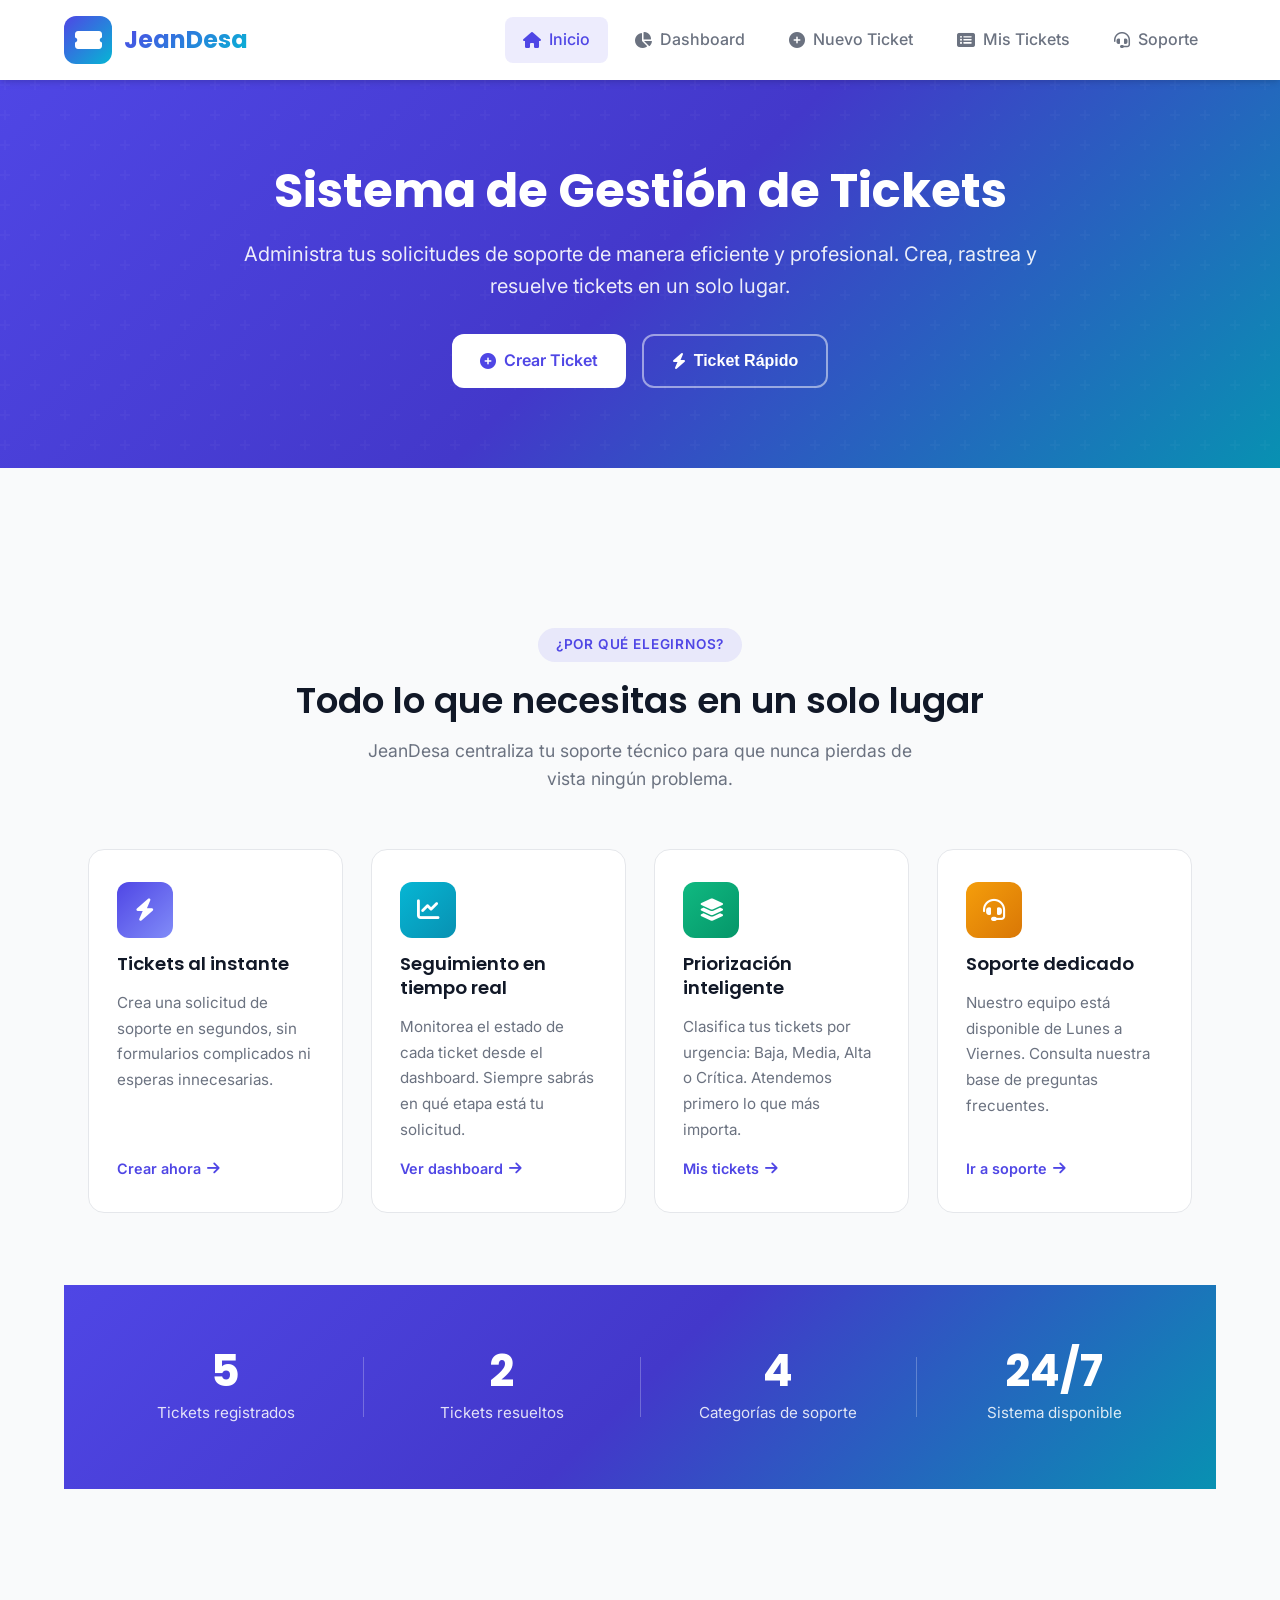
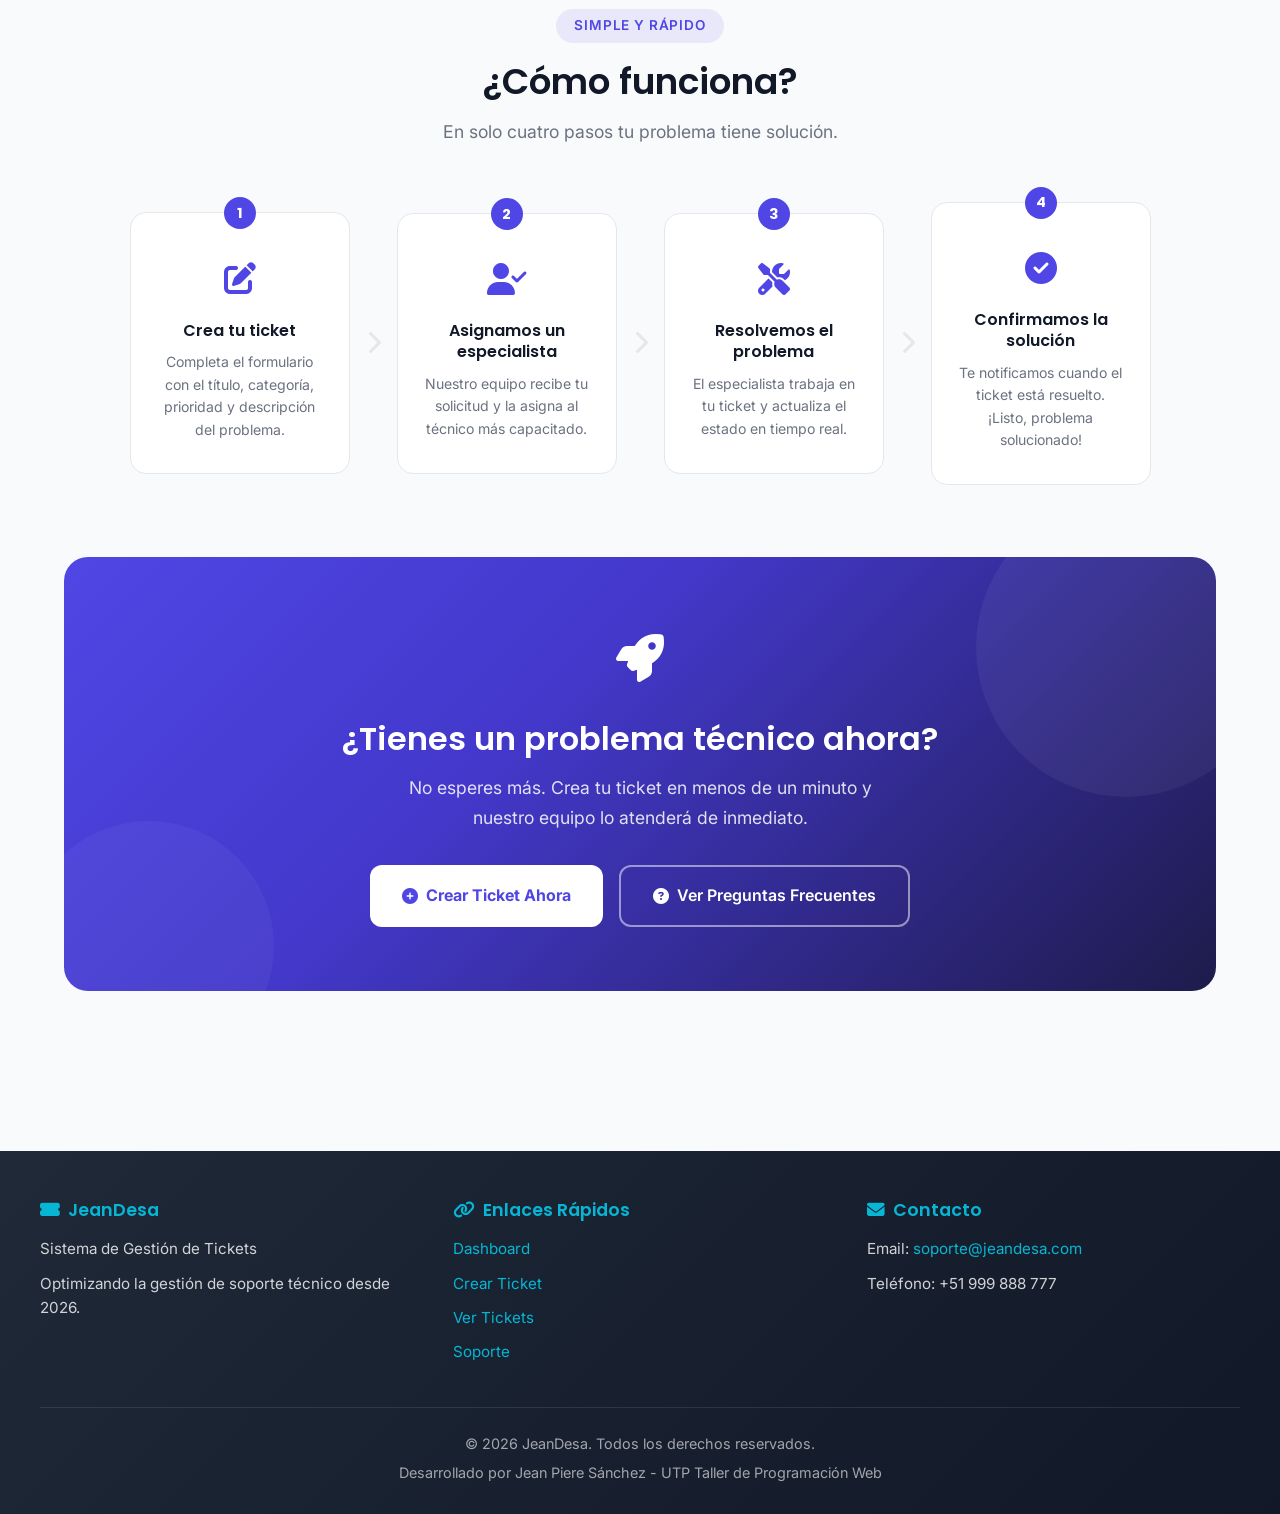
==== commit 79814c20: "Add new ticket management pages and video tutorial - Created 'mis-tickets.html' for users to view th" ====
--- a/Proyecto2/index.html
+++ b/Proyecto2/index.html
@@ -12,1082 +12,15 @@
 
     <!-- Font Awesome -->
     <link rel="stylesheet" href="https://cdnjs.cloudflare.com/ajax/libs/font-awesome/6.5.1/css/all.min.css">
-
-    <style>
-        /* ===== VARIABLES CSS ===== */
-        :root {
-            --primary: #4F46E5;
-            --primary-dark: #4338CA;
-            --primary-light: #818CF8;
-            --secondary: #06B6D4;
-            --secondary-dark: #0891B2;
-
-            --success: #10B981;
-            --success-light: #D1FAE5;
-            --warning: #F59E0B;
-            --warning-light: #FEF3C7;
-            --danger: #EF4444;
-            --danger-light: #FEE2E2;
-            --neutral: #6B7280;
-            --neutral-light: #F3F4F6;
-
-            --background: #F9FAFB;
-            --surface: #FFFFFF;
-            --text: #111827;
-            --text-secondary: #6B7280;
-            --border: #E5E7EB;
-
-            --shadow-sm: 0 1px 2px 0 rgba(0, 0, 0, 0.05);
-            --shadow: 0 4px 6px -1px rgba(0, 0, 0, 0.1), 0 2px 4px -1px rgba(0, 0, 0, 0.06);
-            --shadow-lg: 0 10px 15px -3px rgba(0, 0, 0, 0.1), 0 4px 6px -2px rgba(0, 0, 0, 0.05);
-            --shadow-xl: 0 20px 25px -5px rgba(0, 0, 0, 0.1), 0 10px 10px -5px rgba(0, 0, 0, 0.04);
-
-            --radius-sm: 8px;
-            --radius: 12px;
-            --radius-lg: 16px;
-            --radius-xl: 24px;
-        }
-
-        /* ===== RESET Y ESTILOS BASE ===== */
-        * {
-            margin: 0;
-            padding: 0;
-            box-sizing: border-box;
-        }
-
-        html {
-            scroll-behavior: smooth;
-        }
-
-        body {
-            font-family: 'Inter', sans-serif;
-            background-color: var(--background);
-            color: var(--text);
-            line-height: 1.6;
-        }
-
-        h1, h2, h3, h4, h5, h6 {
-            font-family: 'Poppins', sans-serif;
-            font-weight: 600;
-            line-height: 1.3;
-        }
-
-        /* ===== HEADER CON FLEXBOX ===== */
-        header {
-            background-color: var(--surface);
-            box-shadow: var(--shadow);
-            position: sticky;
-            top: 0;
-            z-index: 1000;
-        }
-
-        .header-container {
-            max-width: 1200px;
-            margin: 0 auto;
-            padding: 16px 24px;
-            display: flex;
-            justify-content: space-between;
-            align-items: center;
-            gap: 24px;
-        }
-
-        .logo {
-            display: flex;
-            align-items: center;
-            gap: 12px;
-            text-decoration: none;
-            color: var(--text);
-        }
-
-        .logo-icon {
-            width: 48px;
-            height: 48px;
-            background: linear-gradient(135deg, var(--primary) 0%, var(--secondary) 100%);
-            border-radius: var(--radius);
-            display: flex;
-            align-items: center;
-            justify-content: center;
-            color: white;
-            font-size: 1.5rem;
-        }
-
-        .logo-text {
-            font-family: 'Poppins', sans-serif;
-            font-size: 1.5rem;
-            font-weight: 700;
-            background: linear-gradient(135deg, var(--primary) 0%, var(--secondary) 100%);
-            -webkit-background-clip: text;
-            -webkit-text-fill-color: transparent;
-            background-clip: text;
-        }
-
-        /* Navegación con Flexbox */
-        nav ul {
-            list-style: none;
-            display: flex;
-            align-items: center;
-            gap: 8px;
-        }
-
-        nav ul li a {
-            display: flex;
-            align-items: center;
-            gap: 8px;
-            padding: 10px 18px;
-            text-decoration: none;
-            color: var(--text-secondary);
-            font-weight: 500;
-            border-radius: var(--radius-sm);
-            transition: all 0.3s ease;
-        }
-
-        nav ul li a:hover {
-            color: var(--primary);
-            background-color: rgba(79, 70, 229, 0.1);
-        }
-
-        nav ul li a.active {
-            color: var(--primary);
-            background-color: rgba(79, 70, 229, 0.1);
-        }
-
-        /* Menú hamburguesa para móvil */
-        .menu-toggle {
-            display: none;
-            background: none;
-            border: none;
-            font-size: 1.5rem;
-            color: var(--text);
-            cursor: pointer;
-            padding: 8px;
-        }
-
-        /* ===== SECCIÓN HERO ===== */
-        .hero {
-            background: linear-gradient(135deg, var(--primary) 0%, var(--primary-dark) 50%, var(--secondary-dark) 100%);
-            color: white;
-            padding: 80px 24px;
-            text-align: center;
-            position: relative;
-            overflow: hidden;
-        }
-
-        .hero::before {
-            content: '';
-            position: absolute;
-            top: 0;
-            left: 0;
-            right: 0;
-            bottom: 0;
-            background: url("data:image/svg+xml,%3Csvg width='60' height='60' viewBox='0 0 60 60' xmlns='http://www.w3.org/2000/svg'%3E%3Cg fill='none' fill-rule='evenodd'%3E%3Cg fill='%23ffffff' fill-opacity='0.05'%3E%3Cpath d='M36 34v-4h-2v4h-4v2h4v4h2v-4h4v-2h-4zm0-30V0h-2v4h-4v2h4v4h2V6h4V4h-4zM6 34v-4H4v4H0v2h4v4h2v-4h4v-2H6zM6 4V0H4v4H0v2h4v4h2V6h4V4H6z'/%3E%3C/g%3E%3C/g%3E%3C/svg%3E");
-            opacity: 0.5;
-        }
-
-        .hero-content {
-            max-width: 800px;
-            margin: 0 auto;
-            position: relative;
-            z-index: 1;
-        }
-
-        .hero h1 {
-            font-size: 3rem;
-            font-weight: 700;
-            margin-bottom: 16px;
-            animation: fadeInUp 0.8s ease;
-        }
-
-        .hero p {
-            font-size: 1.25rem;
-            opacity: 0.9;
-            margin-bottom: 32px;
-            animation: fadeInUp 0.8s ease 0.2s backwards;
-        }
-
-        .hero-buttons {
-            display: flex;
-            justify-content: center;
-            gap: 16px;
-            flex-wrap: wrap;
-            animation: fadeInUp 0.8s ease 0.4s backwards;
-        }
-
-        /* Animación keyframes */
-        @keyframes fadeInUp {
-            from {
-                opacity: 0;
-                transform: translateY(30px);
-            }
-            to {
-                opacity: 1;
-                transform: translateY(0);
-            }
-        }
-
-        @keyframes pulse {
-            0%, 100% {
-                transform: scale(1);
-            }
-            50% {
-                transform: scale(1.05);
-            }
-        }
-
-        @keyframes slideIn {
-            from {
-                opacity: 0;
-                transform: translateX(-20px);
-            }
-            to {
-                opacity: 1;
-                transform: translateX(0);
-            }
-        }
-
-        /* ===== BOTONES ===== */
-        .btn {
-            display: inline-flex;
-            align-items: center;
-            gap: 8px;
-            padding: 14px 28px;
-            font-size: 1rem;
-            font-weight: 600;
-            text-decoration: none;
-            border-radius: var(--radius);
-            border: none;
-            cursor: pointer;
-            transition: all 0.3s ease;
-        }
-
-        .btn-primary {
-            background-color: white;
-            color: var(--primary);
-        }
-
-        .btn-primary:hover {
-            background-color: var(--background);
-            transform: translateY(-2px);
-            box-shadow: var(--shadow-lg);
-        }
-
-        .btn-outline {
-            background-color: transparent;
-            color: white;
-            border: 2px solid rgba(255, 255, 255, 0.5);
-        }
-
-        .btn-outline:hover {
-            background-color: rgba(255, 255, 255, 0.1);
-            border-color: white;
-            transform: translateY(-2px);
-        }
-
-        .btn-submit {
-            background: linear-gradient(135deg, var(--primary) 0%, var(--primary-dark) 100%);
-            color: white;
-        }
-
-        .btn-submit:hover {
-            transform: translateY(-2px);
-            box-shadow: 0 8px 20px rgba(79, 70, 229, 0.4);
-        }
-
-        .btn-secondary {
-            background-color: var(--neutral-light);
-            color: var(--text);
-        }
-
-        .btn-secondary:hover {
-            background-color: var(--border);
-            transform: translateY(-2px);
-        }
-
-        /* ===== CONTENEDOR PRINCIPAL ===== */
-        main {
-            max-width: 1200px;
-            margin: 0 auto;
-            padding: 40px 24px;
-        }
-
-        /* ===== SECCIONES ===== */
-        section {
-            margin-bottom: 48px;
-        }
-
-        .section-header {
-            margin-bottom: 32px;
-        }
-
-        .section-header h2 {
-            font-size: 2rem;
-            color: var(--text);
-            margin-bottom: 8px;
-            display: flex;
-            align-items: center;
-            gap: 12px;
-        }
-
-        .section-header h2 i {
-            color: var(--primary);
-        }
-
-        .section-header p {
-            color: var(--text-secondary);
-            font-size: 1.1rem;
-        }
-
-        /* ===== DASHBOARD CON GRID ===== */
-        #dashboard {
-            background-color: var(--surface);
-            padding: 32px;
-            border-radius: var(--radius-lg);
-            box-shadow: var(--shadow);
-        }
-
-        .stats-grid {
-            display: grid;
-            grid-template-columns: repeat(auto-fit, minmax(240px, 1fr));
-            gap: 24px;
-            margin-bottom: 40px;
-        }
-
-        .stat-card {
-            background: var(--surface);
-            padding: 24px;
-            border-radius: var(--radius);
-            border: 1px solid var(--border);
-            display: flex;
-            align-items: center;
-            gap: 20px;
-            transition: all 0.3s ease;
-            animation: slideIn 0.5s ease backwards;
-        }
-
-        .stat-card:nth-child(1) { animation-delay: 0.1s; }
-        .stat-card:nth-child(2) { animation-delay: 0.2s; }
-        .stat-card:nth-child(3) { animation-delay: 0.3s; }
-        .stat-card:nth-child(4) { animation-delay: 0.4s; }
-
-        .stat-card:hover {
-            transform: translateY(-8px);
-            box-shadow: var(--shadow-xl);
-            border-color: transparent;
-        }
-
-        .stat-icon {
-            width: 64px;
-            height: 64px;
-            border-radius: var(--radius);
-            display: flex;
-            align-items: center;
-            justify-content: center;
-            font-size: 1.5rem;
-            color: white;
-            flex-shrink: 0;
-        }
-
-        .stat-icon.abierto { background: linear-gradient(135deg, var(--danger), #DC2626); }
-        .stat-icon.proceso { background: linear-gradient(135deg, var(--warning), #D97706); }
-        .stat-icon.resuelto { background: linear-gradient(135deg, var(--success), #059669); }
-        .stat-icon.cerrado { background: linear-gradient(135deg, var(--neutral), #4B5563); }
-
-        .stat-info {
-            flex: 1;
-        }
-
-        .stat-number {
-            font-family: 'Poppins', sans-serif;
-            font-size: 2.5rem;
-            font-weight: 700;
-            color: var(--text);
-            line-height: 1;
-        }
-
-        .stat-label {
-            color: var(--text-secondary);
-            font-size: 0.95rem;
-            margin-top: 4px;
-        }
-
-        /* Tickets recientes */
-        .recent-tickets h3 {
-            font-size: 1.25rem;
-            color: var(--text);
-            margin-bottom: 16px;
-            display: flex;
-            align-items: center;
-            gap: 8px;
-        }
-
-        .recent-tickets h3 i {
-            color: var(--primary);
-        }
-
-        /* ===== FORMULARIO CON GRID ===== */
-        #nuevo-ticket {
-            background-color: var(--surface);
-            padding: 32px;
-            border-radius: var(--radius-lg);
-            box-shadow: var(--shadow);
-        }
-
-        .form-container {
-            max-width: 800px;
-            margin: 0 auto;
-        }
-
-        .alert {
-            padding: 16px 20px;
-            border-radius: var(--radius);
-            margin-bottom: 24px;
-            display: none;
-            align-items: center;
-            gap: 12px;
-            animation: slideIn 0.3s ease;
-        }
-
-        .alert-success {
-            background-color: var(--success-light);
-            color: #065F46;
-            border: 1px solid var(--success);
-        }
-
-        .form-grid {
-            display: grid;
-            grid-template-columns: repeat(2, 1fr);
-            gap: 24px;
-        }
-
-        .form-group {
-            display: flex;
-            flex-direction: column;
-            gap: 8px;
-        }
-
-        .form-group.full-width {
-            grid-column: 1 / -1;
-        }
-
-        .form-group label {
-            font-weight: 600;
-            color: var(--text);
-            font-size: 0.95rem;
-        }
-
-        .form-group label .required {
-            color: var(--danger);
-        }
-
-        .form-group input,
-        .form-group select,
-        .form-group textarea {
-            padding: 14px 16px;
-            border: 2px solid var(--border);
-            border-radius: var(--radius-sm);
-            font-size: 1rem;
-            font-family: inherit;
-            transition: all 0.3s ease;
-            background-color: var(--surface);
-        }
-
-        .form-group input:focus,
-        .form-group select:focus,
-        .form-group textarea:focus {
-            outline: none;
-            border-color: var(--primary);
-            box-shadow: 0 0 0 4px rgba(79, 70, 229, 0.1);
-        }
-
-        .form-group input::placeholder,
-        .form-group textarea::placeholder {
-            color: var(--text-secondary);
-        }
-
-        .form-group textarea {
-            min-height: 140px;
-            resize: vertical;
-        }
-
-        .form-buttons {
-            display: flex;
-            gap: 16px;
-            margin-top: 8px;
-            grid-column: 1 / -1;
-        }
-
-        .form-buttons .btn {
-            flex: 1;
-            justify-content: center;
-        }
-
-        /* ===== MIS TICKETS ===== */
-        #mis-tickets {
-            background-color: var(--surface);
-            padding: 32px;
-            border-radius: var(--radius-lg);
-            box-shadow: var(--shadow);
-        }
-
-        /* Filtros con Flexbox */
-        .filters-container {
-            display: flex;
-            flex-wrap: wrap;
-            gap: 16px;
-            padding: 20px;
-            background-color: var(--background);
-            border-radius: var(--radius);
-            margin-bottom: 24px;
-            align-items: center;
-        }
-
-        .filter-group {
-            display: flex;
-            align-items: center;
-            gap: 10px;
-        }
-
-        .filter-group label {
-            font-weight: 600;
-            color: var(--text-secondary);
-            font-size: 0.9rem;
-        }
-
-        .filter-group select {
-            padding: 10px 16px;
-            border: 2px solid var(--border);
-            border-radius: var(--radius-sm);
-            font-size: 0.95rem;
-            background-color: var(--surface);
-            cursor: pointer;
-            transition: all 0.3s ease;
-        }
-
-        .filter-group select:focus {
-            outline: none;
-            border-color: var(--primary);
-        }
-
-        /* Tabla de tickets */
-        .table-container {
-            overflow-x: auto;
-            border-radius: var(--radius);
-            border: 1px solid var(--border);
-        }
-
-        table {
-            width: 100%;
-            border-collapse: collapse;
-        }
-
-        table thead {
-            background: linear-gradient(135deg, var(--primary) 0%, var(--primary-dark) 100%);
-            color: white;
-        }
-
-        table th {
-            padding: 16px;
-            text-align: left;
-            font-weight: 600;
-            font-size: 0.95rem;
-        }
-
-        table td {
-            padding: 16px;
-            border-bottom: 1px solid var(--border);
-            font-size: 0.95rem;
-        }
-
-        table tbody tr {
-            transition: background-color 0.2s ease;
-        }
-
-        table tbody tr:hover {
-            background-color: var(--background);
-        }
-
-        table tbody tr:last-child td {
-            border-bottom: none;
-        }
-
-        /* Badges de estado */
-        .badge {
-            display: inline-flex;
-            align-items: center;
-            gap: 6px;
-            padding: 6px 12px;
-            border-radius: 20px;
-            font-size: 0.85rem;
-            font-weight: 600;
-        }
-
-        .badge-abierto {
-            background-color: var(--danger-light);
-            color: var(--danger);
-        }
-
-        .badge-proceso {
-            background-color: var(--warning-light);
-            color: #B45309;
-        }
-
-        .badge-resuelto {
-            background-color: var(--success-light);
-            color: #065F46;
-        }
-
-        .badge-cerrado {
-            background-color: var(--neutral-light);
-            color: var(--neutral);
-        }
-
-        /* Badges de prioridad */
-        .priority {
-            font-weight: 600;
-        }
-
-        .priority-baja { color: #3B82F6; }
-        .priority-media { color: var(--warning); }
-        .priority-alta { color: #EA580C; }
-        .priority-critica { color: var(--danger); }
-
-        /* Botones de acción */
-        .action-btn {
-            padding: 8px 14px;
-            border: none;
-            border-radius: var(--radius-sm);
-            font-size: 0.85rem;
-            font-weight: 500;
-            cursor: pointer;
-            transition: all 0.3s ease;
-            display: inline-flex;
-            align-items: center;
-            gap: 6px;
-        }
-
-        .action-btn.view {
-            background-color: var(--primary);
-            color: white;
-        }
-
-        .action-btn.view:hover {
-            background-color: var(--primary-dark);
-            transform: translateY(-2px);
-        }
-
-        .action-btn.delete {
-            background-color: var(--danger-light);
-            color: var(--danger);
-        }
-
-        .action-btn.delete:hover {
-            background-color: var(--danger);
-            color: white;
-            transform: translateY(-2px);
-        }
-
-        .summary-row {
-            background-color: var(--background);
-            font-weight: 600;
-        }
-
-        .summary-row td {
-            border-top: 2px solid var(--primary);
-        }
-
-        .no-tickets {
-            text-align: center;
-            padding: 60px 20px;
-            color: var(--text-secondary);
-        }
-
-        .no-tickets i {
-            font-size: 4rem;
-            color: var(--border);
-            margin-bottom: 16px;
-        }
-
-        .no-tickets p {
-            font-size: 1.1rem;
-        }
-
-        /* ===== CONTACTO/SOPORTE ===== */
-        #contacto {
-            background-color: var(--surface);
-            padding: 32px;
-            border-radius: var(--radius-lg);
-            box-shadow: var(--shadow);
-        }
-
-        .contact-grid {
-            display: grid;
-            grid-template-columns: 1fr 1fr;
-            gap: 40px;
-        }
-
-        .faq-section h3,
-        .support-section h3 {
-            font-size: 1.25rem;
-            color: var(--text);
-            margin-bottom: 20px;
-            display: flex;
-            align-items: center;
-            gap: 10px;
-        }
-
-        .faq-section h3 i,
-        .support-section h3 i {
-            color: var(--primary);
-        }
-
-        .faq-item {
-            background-color: var(--background);
-            padding: 20px;
-            border-radius: var(--radius);
-            margin-bottom: 16px;
-            border-left: 4px solid var(--primary);
-            transition: all 0.3s ease;
-        }
-
-        .faq-item:hover {
-            transform: translateX(8px);
-            box-shadow: var(--shadow);
-        }
-
-        .faq-item h4 {
-            color: var(--primary-dark);
-            margin-bottom: 10px;
-            font-size: 1.05rem;
-        }
-
-        .faq-item p {
-            color: var(--text-secondary);
-            line-height: 1.7;
-        }
-
-        .contact-info {
-            background-color: var(--background);
-            padding: 24px;
-            border-radius: var(--radius);
-            margin-bottom: 24px;
-        }
-
-        .contact-info p {
-            display: flex;
-            align-items: center;
-            gap: 12px;
-            margin-bottom: 14px;
-            font-size: 1.05rem;
-        }
-
-        .contact-info p:last-child {
-            margin-bottom: 0;
-        }
-
-        .contact-info i {
-            width: 24px;
-            color: var(--primary);
-            font-size: 1.1rem;
-        }
-
-        /* Contenedor de video */
-        .video-container {
-            margin-top: 24px;
-        }
-
-        .video-container h4 {
-            color: var(--text);
-            margin-bottom: 16px;
-            display: flex;
-            align-items: center;
-            gap: 10px;
-        }
-
-        .video-container h4 i {
-            color: var(--danger);
-        }
-
-        .video-container video {
-            width: 100%;
-            border-radius: var(--radius);
-            box-shadow: var(--shadow-lg);
-        }
-
-        .video-caption {
-            margin-top: 12px;
-            color: var(--text-secondary);
-            font-style: italic;
-            text-align: center;
-        }
-
-        /* Contenedor de imagen */
-        .image-container {
-            margin-top: 24px;
-        }
-
-        .image-container img {
-            width: 100%;
-            border-radius: var(--radius);
-            box-shadow: var(--shadow-lg);
-            transition: transform 0.3s ease;
-        }
-
-        .image-container img:hover {
-            transform: scale(1.02);
-        }
-
-        .image-caption {
-            margin-top: 12px;
-            color: var(--text-secondary);
-            font-style: italic;
-            text-align: center;
-        }
-
-        /* ===== FOOTER CON FLEXBOX ===== */
-        footer {
-            background: linear-gradient(135deg, #1F2937 0%, #111827 100%);
-            color: white;
-            padding: 48px 24px 24px;
-            margin-top: 48px;
-        }
-
-        .footer-container {
-            max-width: 1200px;
-            margin: 0 auto;
-        }
-
-        .footer-grid {
-            display: flex;
-            flex-wrap: wrap;
-            justify-content: space-between;
-            gap: 40px;
-            margin-bottom: 32px;
-        }
-
-        .footer-col {
-            flex: 1;
-            min-width: 200px;
-        }
-
-        .footer-col h4 {
-            color: var(--secondary);
-            margin-bottom: 16px;
-            font-size: 1.1rem;
-            display: flex;
-            align-items: center;
-            gap: 8px;
-        }
-
-        .footer-col p {
-            color: rgba(255, 255, 255, 0.8);
-            margin-bottom: 10px;
-            font-size: 0.95rem;
-        }
-
-        .footer-col a {
-            color: var(--secondary);
-            text-decoration: none;
-            transition: color 0.3s ease;
-        }
-
-        .footer-col a:hover {
-            color: white;
-            text-decoration: underline;
-        }
-
-        .footer-bottom {
-            border-top: 1px solid rgba(255, 255, 255, 0.1);
-            padding-top: 24px;
-            text-align: center;
-        }
-
-        .footer-bottom p {
-            color: rgba(255, 255, 255, 0.6);
-            font-size: 0.9rem;
-            margin-bottom: 6px;
-        }
-
-        /* ===== RESPONSIVE - MEDIA QUERIES ===== */
-
-        /* Tablet (1024px) */
-        @media screen and (max-width: 1024px) {
-            .hero h1 {
-                font-size: 2.5rem;
-            }
-
-            .stats-grid {
-                grid-template-columns: repeat(2, 1fr);
-            }
-
-            .contact-grid {
-                grid-template-columns: 1fr;
-            }
-        }
-
-        /* Mobile Large (768px) */
-        @media screen and (max-width: 768px) {
-            .header-container {
-                padding: 12px 16px;
-            }
-
-            .menu-toggle {
-                display: block;
-            }
-
-            nav {
-                position: absolute;
-                top: 100%;
-                left: 0;
-                right: 0;
-                background-color: var(--surface);
-                box-shadow: var(--shadow-lg);
-                padding: 16px;
-                display: none;
-            }
-
-            nav.active {
-                display: block;
-            }
-
-            nav ul {
-                flex-direction: column;
-                gap: 4px;
-            }
-
-            nav ul li a {
-                padding: 14px 16px;
-                justify-content: flex-start;
-            }
-
-            .hero {
-                padding: 60px 20px;
-            }
-
-            .hero h1 {
-                font-size: 2rem;
-            }
-
-            .hero p {
-                font-size: 1.1rem;
-            }
-
-            .hero-buttons {
-                flex-direction: column;
-                align-items: center;
-            }
-
-            .hero-buttons .btn {
-                width: 100%;
-                max-width: 280px;
-                justify-content: center;
-            }
-
-            main {
-                padding: 24px 16px;
-            }
-
-            .section-header h2 {
-                font-size: 1.5rem;
-            }
-
-            #dashboard,
-            #nuevo-ticket,
-            #mis-tickets,
-            #contacto {
-                padding: 24px 20px;
-            }
-
-            .stats-grid {
-                grid-template-columns: 1fr;
-                gap: 16px;
-            }
-
-            .form-grid {
-                grid-template-columns: 1fr;
-            }
-
-            .filters-container {
-                flex-direction: column;
-                align-items: stretch;
-            }
-
-            .filter-group {
-                width: 100%;
-            }
-
-            .filter-group select {
-                flex: 1;
-            }
-
-            table th,
-            table td {
-                padding: 12px;
-                font-size: 0.9rem;
-            }
-
-            .footer-grid {
-                flex-direction: column;
-                text-align: center;
-            }
-
-            .footer-col {
-                min-width: 100%;
-            }
-
-            .footer-col h4 {
-                justify-content: center;
-            }
-        }
-
-        /* Mobile (480px) */
-        @media screen and (max-width: 480px) {
-            .logo-text {
-                font-size: 1.2rem;
-            }
-
-            .logo-icon {
-                width: 40px;
-                height: 40px;
-                font-size: 1.2rem;
-            }
-
-            .hero h1 {
-                font-size: 1.75rem;
-            }
-
-            .hero p {
-                font-size: 1rem;
-            }
-
-            .stat-card {
-                flex-direction: column;
-                text-align: center;
-            }
-
-            .stat-number {
-                font-size: 2rem;
-            }
-
-            .action-btn {
-                padding: 6px 10px;
-                font-size: 0.8rem;
-            }
-
-            .btn {
-                padding: 12px 20px;
-                font-size: 0.95rem;
-            }
-
-            .form-buttons {
-                flex-direction: column;
-            }
-        }
-    </style>
+    <!-- CSS -->
+    <link rel="stylesheet" href="styles/style.css">
+
 </head>
 <body>
     <!-- ===== HEADER ===== -->
     <header>
         <div class="header-container">
-            <a href="#" class="logo">
+            <a href="index.html" class="logo">
                 <div class="logo-icon">
                     <i class="fas fa-ticket-alt"></i>
                 </div>
@@ -1100,11 +33,11 @@
 
             <nav id="mainNav">
                 <ul>
-                    <li><a href="#hero" class="active"><i class="fas fa-home"></i> Inicio</a></li>
-                    <li><a href="#dashboard"><i class="fas fa-chart-pie"></i> Dashboard</a></li>
-                    <li><a href="#nuevo-ticket"><i class="fas fa-plus-circle"></i> Nuevo Ticket</a></li>
-                    <li><a href="#mis-tickets"><i class="fas fa-list-alt"></i> Mis Tickets</a></li>
-                    <li><a href="#contacto"><i class="fas fa-headset"></i> Soporte</a></li>
+                    <li><a href="index.html"><i class="fas fa-home"></i> Inicio</a></li>
+                    <li><a href="dashboard.html"><i class="fas fa-chart-pie"></i> Dashboard</a></li>
+                    <li><a href="nuevo-ticket.html"><i class="fas fa-plus-circle"></i> Nuevo Ticket</a></li>
+                    <li><a href="mis-tickets.html"><i class="fas fa-list-alt"></i> Mis Tickets</a></li>
+                    <li><a href="soporte.html"><i class="fas fa-headset"></i> Soporte</a></li>
                 </ul>
             </nav>
         </div>
@@ -1117,336 +50,154 @@
             <p>Administra tus solicitudes de soporte de manera eficiente y profesional.
                Crea, rastrea y resuelve tickets en un solo lugar.</p>
             <div class="hero-buttons">
-                <a href="#nuevo-ticket" class="btn btn-primary">
+                <a href="nuevo-ticket.html" class="btn btn-primary">
                     <i class="fas fa-plus-circle"></i> Crear Ticket
                 </a>
-                <a href="#mis-tickets" class="btn btn-outline">
-                    <i class="fas fa-list-alt"></i> Ver Mis Tickets
-                </a>
+                <!-- onclick para crear ticket rápido usando prompt/alert/confirm -->
+                <button class="btn btn-outline" onclick="crearTicketRapido()">
+                    <i class="fas fa-bolt"></i> Ticket Rápido
+                </button>
             </div>
         </div>
     </section>
 
-    <!-- ===== MAIN CONTENT ===== -->
+    <!-- ===== MAIN LANDING CONTENT ===== -->
     <main>
-        <!-- ===== DASHBOARD SECTION (GRID) ===== -->
-        <section id="dashboard">
-            <div class="section-header">
-                <h2><i class="fas fa-chart-pie"></i> Dashboard</h2>
-                <p>Resumen del estado actual de todos los tickets del sistema.</p>
-            </div>
-
-            <div class="stats-grid">
-                <article class="stat-card">
-                    <div class="stat-icon abierto">
-                        <i class="fas fa-folder-open"></i>
-                    </div>
-                    <div class="stat-info">
-                        <span class="stat-number" id="count-abiertos">0</span>
-                        <span class="stat-label">Tickets Abiertos</span>
-                    </div>
-                </article>
-
-                <article class="stat-card">
-                    <div class="stat-icon proceso">
-                        <i class="fas fa-spinner"></i>
-                    </div>
-                    <div class="stat-info">
-                        <span class="stat-number" id="count-proceso">0</span>
-                        <span class="stat-label">En Proceso</span>
-                    </div>
-                </article>
-
-                <article class="stat-card">
-                    <div class="stat-icon resuelto">
-                        <i class="fas fa-check-circle"></i>
-                    </div>
-                    <div class="stat-info">
-                        <span class="stat-number" id="count-resueltos">0</span>
-                        <span class="stat-label">Resueltos</span>
-                    </div>
-                </article>
-
-                <article class="stat-card">
-                    <div class="stat-icon cerrado">
-                        <i class="fas fa-archive"></i>
-                    </div>
-                    <div class="stat-info">
-                        <span class="stat-number" id="count-cerrados">0</span>
-                        <span class="stat-label">Cerrados</span>
-                    </div>
-                </article>
-            </div>
-
-            <div class="recent-tickets">
-                <h3><i class="fas fa-clock"></i> Tickets Recientes</h3>
-                <div class="table-container">
-                    <table>
-                        <thead>
-                            <tr>
-                                <th>ID</th>
-                                <th>Título</th>
-                                <th>Estado</th>
-                                <th>Prioridad</th>
-                            </tr>
-                        </thead>
-                        <tbody id="tabla-recientes">
-                            <!-- Se llena con JavaScript -->
-                        </tbody>
-                    </table>
-                </div>
-            </div>
-        </section>
-
-        <!-- ===== NUEVO TICKET SECTION (GRID FORM) ===== -->
-        <section id="nuevo-ticket">
-            <div class="section-header">
-                <h2><i class="fas fa-plus-circle"></i> Crear Nuevo Ticket</h2>
-                <p>Complete el formulario para registrar su solicitud de soporte técnico.</p>
-            </div>
-
-            <div class="form-container">
-                <div class="alert alert-success" id="alerta-exito">
-                    <i class="fas fa-check-circle"></i>
-                    <span>Ticket creado exitosamente.</span>
-                </div>
-
-                <form id="form-ticket">
-                    <div class="form-grid">
-                        <div class="form-group">
-                            <label for="solicitante">
-                                Nombre del Solicitante <span class="required">*</span>
-                            </label>
-                            <input
-                                type="text"
-                                id="solicitante"
-                                name="solicitante"
-                                placeholder="Ingrese su nombre completo"
-                                required
-                                minlength="2"
-                                maxlength="100"
-                            >
-                        </div>
-
-                        <div class="form-group">
-                            <label for="email">
-                                Correo Electrónico <span class="required">*</span>
-                            </label>
-                            <input
-                                type="email"
-                                id="email"
-                                name="email"
-                                placeholder="ejemplo@jeandesa.com"
-                                required
-                            >
-                        </div>
-
-                        <div class="form-group full-width">
-                            <label for="titulo-ticket">
-                                Título del Ticket <span class="required">*</span>
-                            </label>
-                            <input
-                                type="text"
-                                id="titulo-ticket"
-                                name="titulo-ticket"
-                                placeholder="Describa brevemente el problema"
-                                required
-                                minlength="5"
-                                maxlength="150"
-                            >
-                        </div>
-
-                        <div class="form-group">
-                            <label for="categoria">
-                                Categoría <span class="required">*</span>
-                            </label>
-                            <select id="categoria" name="categoria" required>
-                                <option value="" disabled selected>Seleccione una categoría</option>
-                                <option value="software">Software</option>
-                                <option value="hardware">Hardware</option>
-                                <option value="red">Red / Conectividad</option>
-                                <option value="accesos">Accesos / Permisos</option>
-                                <option value="otro">Otro</option>
-                            </select>
-                        </div>
-
-                        <div class="form-group">
-                            <label for="prioridad">
-                                Prioridad <span class="required">*</span>
-                            </label>
-                            <select id="prioridad" name="prioridad" required>
-                                <option value="" disabled selected>Seleccione prioridad</option>
-                                <option value="baja">Baja - Puede esperar</option>
-                                <option value="media">Media - Afecta parcialmente</option>
-                                <option value="alta">Alta - Afecta trabajo</option>
-                                <option value="critica">Crítica - Sistema detenido</option>
-                            </select>
-                        </div>
-
-                        <div class="form-group full-width">
-                            <label for="descripcion">
-                                Descripción del Problema <span class="required">*</span>
-                            </label>
-                            <textarea
-                                id="descripcion"
-                                name="descripcion"
-                                placeholder="Describa detalladamente el problema, incluyendo:
-• Qué estaba haciendo cuando ocurrió
-• Mensaje de error (si aplica)
-• Pasos para reproducir el problema"
-                                required
-                                minlength="20"
-                                maxlength="2000"
-                            ></textarea>
-                        </div>
-
-                        <div class="form-buttons">
-                            <button type="submit" class="btn btn-submit">
-                                <i class="fas fa-paper-plane"></i> Enviar Ticket
-                            </button>
-                            <button type="reset" class="btn btn-secondary">
-                                <i class="fas fa-eraser"></i> Limpiar
-                            </button>
-                        </div>
-                    </div>
-                </form>
-            </div>
-        </section>
-
-        <!-- ===== MIS TICKETS SECTION ===== -->
-        <section id="mis-tickets">
-            <div class="section-header">
-                <h2><i class="fas fa-list-alt"></i> Mis Tickets</h2>
-                <p>Consulte el estado de todas sus solicitudes de soporte.</p>
-            </div>
-
-            <!-- Filtros con Flexbox -->
-            <div class="filters-container">
-                <div class="filter-group">
-                    <label for="filtro-estado">Estado:</label>
-                    <select id="filtro-estado">
-                        <option value="">Todos</option>
-                        <option value="abierto">Abierto</option>
-                        <option value="proceso">En Proceso</option>
-                        <option value="resuelto">Resuelto</option>
-                        <option value="cerrado">Cerrado</option>
-                    </select>
-                </div>
-
-                <div class="filter-group">
-                    <label for="filtro-prioridad">Prioridad:</label>
-                    <select id="filtro-prioridad">
-                        <option value="">Todas</option>
-                        <option value="baja">Baja</option>
-                        <option value="media">Media</option>
-                        <option value="alta">Alta</option>
-                        <option value="critica">Crítica</option>
-                    </select>
-                </div>
-
-                <div class="filter-group">
-                    <label for="filtro-categoria">Categoría:</label>
-                    <select id="filtro-categoria">
-                        <option value="">Todas</option>
-                        <option value="software">Software</option>
-                        <option value="hardware">Hardware</option>
-                        <option value="red">Red</option>
-                        <option value="accesos">Accesos</option>
-                        <option value="otro">Otro</option>
-                    </select>
-                </div>
-            </div>
-
-            <!-- Tabla de tickets -->
-            <div class="table-container">
-                <table>
-                    <thead>
-                        <tr>
-                            <th>ID Ticket</th>
-                            <th>Título</th>
-                            <th>Categoría</th>
-                            <th>Prioridad</th>
-                            <th>Estado</th>
-                            <th>Fecha</th>
-                            <th>Acciones</th>
-                        </tr>
-                    </thead>
-                    <tbody id="tabla-tickets">
-                        <!-- Se llena con JavaScript -->
-                    </tbody>
-                </table>
-            </div>
-        </section>
-
-        <!-- ===== CONTACTO/SOPORTE SECTION (GRID) ===== -->
-        <section id="contacto">
-            <div class="section-header">
-                <h2><i class="fas fa-headset"></i> Centro de Soporte</h2>
-                <p>Encuentre respuestas a sus preguntas o contáctenos directamente.</p>
-            </div>
-
-            <div class="contact-grid">
-                <!-- FAQ Section -->
-                <div class="faq-section">
-                    <h3><i class="fas fa-question-circle"></i> Preguntas Frecuentes</h3>
-
-                    <article class="faq-item">
-                        <h4>¿Cómo creo un nuevo ticket?</h4>
-                        <p>Navegue a la sección "Nuevo Ticket" y complete el formulario con la información requerida. Asegúrese de seleccionar la categoría y prioridad correctas.</p>
-                    </article>
-
-                    <article class="faq-item">
-                        <h4>¿Cuánto tiempo tarda la atención?</h4>
-                        <p>Los tiempos varían según la prioridad:<br>
-                        <strong>Crítica:</strong> 1 hora<br>
-                        <strong>Alta:</strong> 4 horas<br>
-                        <strong>Media:</strong> 24 horas<br>
-                        <strong>Baja:</strong> 48 horas</p>
-                    </article>
-
-                    <article class="faq-item">
-                        <h4>¿Cómo defino la prioridad?</h4>
-                        <p><strong>Crítica:</strong> Sistema detenido, afecta toda la operación.<br>
-                        <strong>Alta:</strong> No puede trabajar normalmente.<br>
-                        <strong>Media:</strong> Puede trabajar con dificultad.<br>
-                        <strong>Baja:</strong> Consulta general, puede esperar.</p>
-                    </article>
-
-                    <article class="faq-item">
-                        <h4>¿Dónde veo el estado de mis tickets?</h4>
-                        <p>En la sección "Mis Tickets" puede ver todos sus tickets. Use los filtros para buscar por estado, prioridad o categoría.</p>
-                    </article>
-                </div>
-
-                <!-- Support Contact Section -->
-                <div class="support-section">
-                    <h3><i class="fas fa-phone-alt"></i> Contacto de Soporte</h3>
-
-                    <div class="contact-info">
-                        <p><i class="fas fa-envelope"></i> soporte@jeandesa.com</p>
-                        <p><i class="fas fa-phone"></i> +51 999 888 777</p>
-                        <p><i class="fas fa-clock"></i> Lunes a Viernes: 8:00 AM - 6:00 PM</p>
-                        <p><i class="fas fa-map-marker-alt"></i> Oficina: Edificio Principal, Piso 2</p>
-                    </div>
-
-                    <!-- Video Tutorial -->
-                    <div class="video-container">
-                        <h4><i class="fas fa-play-circle"></i> Video Tutorial</h4>
-                        <video controls>
-                            <source src="media/YTDown.com_YouTube_AboutMe-Video-Vova-Melnykov-Schauspieler_Media_6YZbpWTd0wc_003_360p.mp4" type="video/mp4">
-                            <p>Tu navegador no soporta el elemento de video.</p>
-                        </video>
-                        <p class="video-caption">Aprende a usar el sistema de tickets de JeanDesa.</p>
-                    </div>
-
-                    <!-- Imagen del equipo -->
-                    <div class="image-container">
-                        <img src="media/trabajo-para-ingeniero-de-sistemas-.webp" alt="Equipo de soporte técnico JeanDesa">
-                        <p class="image-caption">Nuestro equipo de soporte está listo para ayudarte.</p>
-                    </div>
-                </div>
-            </div>
-        </section>
+
+        <!-- ===== FEATURES SECTION ===== -->
+        <section class="landing-section" id="features">
+            <div class="landing-header">
+                <span class="landing-badge">¿Por qué elegirnos?</span>
+                <h2>Todo lo que necesitas en un solo lugar</h2>
+                <p>JeanDesa centraliza tu soporte técnico para que nunca pierdas de vista ningún problema.</p>
+            </div>
+
+            <div class="features-grid">
+                <article class="feature-card" onmouseover="resaltarCard(this)" onmouseout="restaurarCard(this)">
+                    <div class="feature-icon" style="background: linear-gradient(135deg, #4F46E5, #818CF8);">
+                        <i class="fas fa-bolt"></i>
+                    </div>
+                    <h3>Tickets al instante</h3>
+                    <p>Crea una solicitud de soporte en segundos, sin formularios complicados ni esperas innecesarias.</p>
+                    <a href="nuevo-ticket.html" class="feature-link">Crear ahora <i class="fas fa-arrow-right"></i></a>
+                </article>
+
+                <article class="feature-card" onmouseover="resaltarCard(this)" onmouseout="restaurarCard(this)">
+                    <div class="feature-icon" style="background: linear-gradient(135deg, #06B6D4, #0891B2);">
+                        <i class="fas fa-chart-line"></i>
+                    </div>
+                    <h3>Seguimiento en tiempo real</h3>
+                    <p>Monitorea el estado de cada ticket desde el dashboard. Siempre sabrás en qué etapa está tu solicitud.</p>
+                    <a href="dashboard.html" class="feature-link">Ver dashboard <i class="fas fa-arrow-right"></i></a>
+                </article>
+
+                <article class="feature-card" onmouseover="resaltarCard(this)" onmouseout="restaurarCard(this)">
+                    <div class="feature-icon" style="background: linear-gradient(135deg, #10B981, #059669);">
+                        <i class="fas fa-layer-group"></i>
+                    </div>
+                    <h3>Priorización inteligente</h3>
+                    <p>Clasifica tus tickets por urgencia: Baja, Media, Alta o Crítica. Atendemos primero lo que más importa.</p>
+                    <a href="mis-tickets.html" class="feature-link">Mis tickets <i class="fas fa-arrow-right"></i></a>
+                </article>
+
+                <article class="feature-card" onmouseover="resaltarCard(this)" onmouseout="restaurarCard(this)">
+                    <div class="feature-icon" style="background: linear-gradient(135deg, #F59E0B, #D97706);">
+                        <i class="fas fa-headset"></i>
+                    </div>
+                    <h3>Soporte dedicado</h3>
+                    <p>Nuestro equipo está disponible de Lunes a Viernes. Consulta nuestra base de preguntas frecuentes.</p>
+                    <a href="soporte.html" class="feature-link">Ir a soporte <i class="fas fa-arrow-right"></i></a>
+                </article>
+            </div>
+        </section>
+
+        <!-- ===== STATS SECTION ===== -->
+        <section class="stats-banner" id="stats-banner">
+            <div class="stats-banner-inner">
+                <div class="stat-banner-item">
+                    <span class="stat-banner-number" id="live-total">0</span>
+                    <span class="stat-banner-label">Tickets registrados</span>
+                </div>
+                <div class="stat-banner-divider"></div>
+                <div class="stat-banner-item">
+                    <span class="stat-banner-number" id="live-resueltos">0</span>
+                    <span class="stat-banner-label">Tickets resueltos</span>
+                </div>
+                <div class="stat-banner-divider"></div>
+                <div class="stat-banner-item">
+                    <span class="stat-banner-number">4</span>
+                    <span class="stat-banner-label">Categorías de soporte</span>
+                </div>
+                <div class="stat-banner-divider"></div>
+                <div class="stat-banner-item">
+                    <span class="stat-banner-number">24/7</span>
+                    <span class="stat-banner-label">Sistema disponible</span>
+                </div>
+            </div>
+        </section>
+
+        <!-- ===== HOW IT WORKS SECTION ===== -->
+        <section class="landing-section" id="como-funciona">
+            <div class="landing-header">
+                <span class="landing-badge">Simple y rápido</span>
+                <h2>¿Cómo funciona?</h2>
+                <p>En solo cuatro pasos tu problema tiene solución.</p>
+            </div>
+
+            <div class="steps-grid">
+                <div class="step-card">
+                    <div class="step-number">1</div>
+                    <div class="step-icon"><i class="fas fa-pen-to-square"></i></div>
+                    <h3>Crea tu ticket</h3>
+                    <p>Completa el formulario con el título, categoría, prioridad y descripción del problema.</p>
+                </div>
+
+                <div class="step-arrow"><i class="fas fa-chevron-right"></i></div>
+
+                <div class="step-card">
+                    <div class="step-number">2</div>
+                    <div class="step-icon"><i class="fas fa-user-check"></i></div>
+                    <h3>Asignamos un especialista</h3>
+                    <p>Nuestro equipo recibe tu solicitud y la asigna al técnico más capacitado.</p>
+                </div>
+
+                <div class="step-arrow"><i class="fas fa-chevron-right"></i></div>
+
+                <div class="step-card">
+                    <div class="step-number">3</div>
+                    <div class="step-icon"><i class="fas fa-screwdriver-wrench"></i></div>
+                    <h3>Resolvemos el problema</h3>
+                    <p>El especialista trabaja en tu ticket y actualiza el estado en tiempo real.</p>
+                </div>
+
+                <div class="step-arrow"><i class="fas fa-chevron-right"></i></div>
+
+                <div class="step-card">
+                    <div class="step-number">4</div>
+                    <div class="step-icon"><i class="fas fa-circle-check"></i></div>
+                    <h3>Confirmamos la solución</h3>
+                    <p>Te notificamos cuando el ticket está resuelto. ¡Listo, problema solucionado!</p>
+                </div>
+            </div>
+        </section>
+
+        <!-- ===== CTA SECTION ===== -->
+        <section class="cta-section" id="cta">
+            <div class="cta-inner">
+                <div class="cta-icon"><i class="fas fa-rocket"></i></div>
+                <h2>¿Tienes un problema técnico ahora?</h2>
+                <p>No esperes más. Crea tu ticket en menos de un minuto y nuestro equipo lo atenderá de inmediato.</p>
+                <div class="cta-buttons">
+                    <a href="nuevo-ticket.html" class="btn btn-cta-primary">
+                        <i class="fas fa-plus-circle"></i> Crear Ticket Ahora
+                    </a>
+                    <a href="soporte.html" class="btn btn-cta-outline">
+                        <i class="fas fa-question-circle"></i> Ver Preguntas Frecuentes
+                    </a>
+                </div>
+            </div>
+        </section>
+
     </main>
 
     <!-- ===== FOOTER ===== -->
@@ -1461,10 +212,10 @@
 
                 <div class="footer-col">
                     <h4><i class="fas fa-link"></i> Enlaces Rápidos</h4>
-                    <p><a href="#dashboard">Dashboard</a></p>
-                    <p><a href="#nuevo-ticket">Crear Ticket</a></p>
-                    <p><a href="#mis-tickets">Ver Tickets</a></p>
-                    <p><a href="#contacto">Soporte</a></p>
+                    <p><a href="dashboard.html">Dashboard</a></p>
+                    <p><a href="nuevo-ticket.html">Crear Ticket</a></p>
+                    <p><a href="mis-tickets.html">Ver Tickets</a></p>
+                    <p><a href="soporte.html">Soporte</a></p>
                 </div>
 
                 <div class="footer-col">
@@ -1481,419 +232,7 @@
         </div>
     </footer>
 
-    <!-- ===== JAVASCRIPT ===== -->
-    <script>
-        // ===== SISTEMA DE TICKETS JEANDESA =====
-
-        // Datos de ejemplo
-        const ticketsEjemplo = [
-            {
-                id: 'TKT-001',
-                titulo: 'Computadora no enciende',
-                solicitante: 'María García',
-                email: 'maria@jeandesa.com',
-                categoria: 'hardware',
-                prioridad: 'alta',
-                estado: 'abierto',
-                descripcion: 'Mi computadora no enciende desde esta mañana.',
-                fecha: '2026-02-05'
-            },
-            {
-                id: 'TKT-002',
-                titulo: 'Solicitud acceso a carpeta compartida',
-                solicitante: 'Carlos López',
-                email: 'carlos@jeandesa.com',
-                categoria: 'accesos',
-                prioridad: 'media',
-                estado: 'proceso',
-                descripcion: 'Necesito acceso a la carpeta de proyectos.',
-                fecha: '2026-02-04'
-            },
-            {
-                id: 'TKT-003',
-                titulo: 'Error al abrir Excel',
-                solicitante: 'Ana Torres',
-                email: 'ana@jeandesa.com',
-                categoria: 'software',
-                prioridad: 'baja',
-                estado: 'resuelto',
-                descripcion: 'Excel muestra error al intentar abrir archivos.',
-                fecha: '2026-02-03'
-            },
-            {
-                id: 'TKT-004',
-                titulo: 'Internet lento en oficina 3er piso',
-                solicitante: 'Juan Pérez',
-                email: 'juan@jeandesa.com',
-                categoria: 'red',
-                prioridad: 'critica',
-                estado: 'proceso',
-                descripcion: 'La conexión a internet es muy lenta, afecta a todo el piso.',
-                fecha: '2026-02-02'
-            },
-            {
-                id: 'TKT-005',
-                titulo: 'Instalación de Antivirus',
-                solicitante: 'Pedro Sánchez',
-                email: 'pedro@jeandesa.com',
-                categoria: 'software',
-                prioridad: 'baja',
-                estado: 'cerrado',
-                descripcion: 'Solicito instalación del antivirus corporativo.',
-                fecha: '2026-02-01'
-            }
-        ];
-
-        // Inicializar tickets en localStorage
-        function inicializarTickets() {
-            if (!localStorage.getItem('tickets2')) {
-                localStorage.setItem('tickets2', JSON.stringify(ticketsEjemplo));
-            }
-        }
-
-        // Obtener tickets
-        function obtenerTickets() {
-            const tickets = localStorage.getItem('tickets2');
-            return tickets ? JSON.parse(tickets) : [];
-        }
-
-        // Guardar tickets
-        function guardarTickets(tickets) {
-            localStorage.setItem('tickets2', JSON.stringify(tickets));
-        }
-
-        // Generar nuevo ID
-        function generarIdTicket() {
-            const tickets = obtenerTickets();
-            if (tickets.length === 0) return 'TKT-001';
-
-            const ultimoId = tickets.reduce((max, t) => {
-                const num = parseInt(t.id.split('-')[1]);
-                return num > max ? num : max;
-            }, 0);
-
-            return 'TKT-' + String(ultimoId + 1).padStart(3, '0');
-        }
-
-        // Obtener fecha actual
-        function obtenerFechaActual() {
-            const hoy = new Date();
-            return hoy.toISOString().split('T')[0];
-        }
-
-        // Actualizar dashboard
-        function actualizarDashboard() {
-            const tickets = obtenerTickets();
-
-            document.getElementById('count-abiertos').textContent =
-                tickets.filter(t => t.estado === 'abierto').length;
-            document.getElementById('count-proceso').textContent =
-                tickets.filter(t => t.estado === 'proceso').length;
-            document.getElementById('count-resueltos').textContent =
-                tickets.filter(t => t.estado === 'resuelto').length;
-            document.getElementById('count-cerrados').textContent =
-                tickets.filter(t => t.estado === 'cerrado').length;
-        }
-
-        // Renderizar tickets recientes
-        function renderizarTicketsRecientes() {
-            const tickets = obtenerTickets();
-            const tbody = document.getElementById('tabla-recientes');
-
-            const recientes = [...tickets]
-                .sort((a, b) => new Date(b.fecha) - new Date(a.fecha))
-                .slice(0, 5);
-
-            if (recientes.length === 0) {
-                tbody.innerHTML = `
-                    <tr>
-                        <td colspan="4">
-                            <div class="no-tickets">
-                                <i class="fas fa-inbox"></i>
-                                <p>No hay tickets recientes</p>
-                            </div>
-                        </td>
-                    </tr>`;
-                return;
-            }
-
-            tbody.innerHTML = recientes.map(ticket => `
-                <tr>
-                    <td><strong>${ticket.id}</strong></td>
-                    <td>${ticket.titulo}</td>
-                    <td>
-                        <span class="badge badge-${ticket.estado}">
-                            <i class="${obtenerIconoEstado(ticket.estado)}"></i>
-                            ${obtenerTextoEstado(ticket.estado)}
-                        </span>
-                    </td>
-                    <td class="priority priority-${ticket.prioridad}">
-                        <i class="${obtenerIconoPrioridad(ticket.prioridad)}"></i>
-                        ${obtenerTextoPrioridad(ticket.prioridad)}
-                    </td>
-                </tr>
-            `).join('');
-        }
-
-        // Renderizar tabla de tickets con filtros
-        function renderizarTablaTickets() {
-            const tickets = obtenerTickets();
-            const tbody = document.getElementById('tabla-tickets');
-
-            const filtroEstado = document.getElementById('filtro-estado').value;
-            const filtroPrioridad = document.getElementById('filtro-prioridad').value;
-            const filtroCategoria = document.getElementById('filtro-categoria').value;
-
-            let ticketsFiltrados = tickets;
-
-            if (filtroEstado) {
-                ticketsFiltrados = ticketsFiltrados.filter(t => t.estado === filtroEstado);
-            }
-            if (filtroPrioridad) {
-                ticketsFiltrados = ticketsFiltrados.filter(t => t.prioridad === filtroPrioridad);
-            }
-            if (filtroCategoria) {
-                ticketsFiltrados = ticketsFiltrados.filter(t => t.categoria === filtroCategoria);
-            }
-
-            ticketsFiltrados.sort((a, b) => new Date(b.fecha) - new Date(a.fecha));
-
-            if (ticketsFiltrados.length === 0) {
-                tbody.innerHTML = `
-                    <tr>
-                        <td colspan="7">
-                            <div class="no-tickets">
-                                <i class="fas fa-search"></i>
-                                <p>No se encontraron tickets con los filtros seleccionados</p>
-                            </div>
-                        </td>
-                    </tr>`;
-                return;
-            }
-
-            tbody.innerHTML = ticketsFiltrados.map(ticket => `
-                <tr data-id="${ticket.id}">
-                    <td><strong>${ticket.id}</strong></td>
-                    <td>${ticket.titulo}</td>
-                    <td>${obtenerTextoCategoria(ticket.categoria)}</td>
-                    <td class="priority priority-${ticket.prioridad}">
-                        <i class="${obtenerIconoPrioridad(ticket.prioridad)}"></i>
-                        ${obtenerTextoPrioridad(ticket.prioridad)}
-                    </td>
-                    <td>
-                        <span class="badge badge-${ticket.estado}">
-                            <i class="${obtenerIconoEstado(ticket.estado)}"></i>
-                            ${obtenerTextoEstado(ticket.estado)}
-                        </span>
-                    </td>
-                    <td>${ticket.fecha}</td>
-                    <td>
-                        <button class="action-btn view" onclick="verTicket('${ticket.id}')">
-                            <i class="fas fa-eye"></i> Ver
-                        </button>
-                        <button class="action-btn delete" onclick="eliminarTicket('${ticket.id}')">
-                            <i class="fas fa-trash"></i>
-                        </button>
-                    </td>
-                </tr>
-            `).join('');
-
-            tbody.innerHTML += `
-                <tr class="summary-row">
-                    <td colspan="3"><strong>Total de tickets mostrados</strong></td>
-                    <td colspan="4"><strong>${ticketsFiltrados.length} ticket(s)</strong></td>
-                </tr>
-            `;
-        }
-
-        // Funciones auxiliares para textos e iconos
-        function obtenerTextoEstado(estado) {
-            const estados = {
-                'abierto': 'Abierto',
-                'proceso': 'En Proceso',
-                'resuelto': 'Resuelto',
-                'cerrado': 'Cerrado'
-            };
-            return estados[estado] || estado;
-        }
-
-        function obtenerTextoPrioridad(prioridad) {
-            const prioridades = {
-                'baja': 'Baja',
-                'media': 'Media',
-                'alta': 'Alta',
-                'critica': 'Crítica'
-            };
-            return prioridades[prioridad] || prioridad;
-        }
-
-        function obtenerTextoCategoria(categoria) {
-            const categorias = {
-                'software': 'Software',
-                'hardware': 'Hardware',
-                'red': 'Red',
-                'accesos': 'Accesos',
-                'otro': 'Otro'
-            };
-            return categorias[categoria] || categoria;
-        }
-
-        function obtenerIconoEstado(estado) {
-            const iconos = {
-                'abierto': 'fas fa-folder-open',
-                'proceso': 'fas fa-spinner',
-                'resuelto': 'fas fa-check-circle',
-                'cerrado': 'fas fa-archive'
-            };
-            return iconos[estado] || 'fas fa-circle';
-        }
-
-        function obtenerIconoPrioridad(prioridad) {
-            const iconos = {
-                'baja': 'fas fa-arrow-down',
-                'media': 'fas fa-minus',
-                'alta': 'fas fa-arrow-up',
-                'critica': 'fas fa-fire'
-            };
-            return iconos[prioridad] || 'fas fa-circle';
-        }
-
-        // Ver detalle de ticket
-        function verTicket(id) {
-            const tickets = obtenerTickets();
-            const ticket = tickets.find(t => t.id === id);
-
-            if (ticket) {
-                alert(
-                    `═══════════════════════════════\n` +
-                    `       DETALLE DEL TICKET\n` +
-                    `═══════════════════════════════\n\n` +
-                    `ID: ${ticket.id}\n` +
-                    `Título: ${ticket.titulo}\n` +
-                    `Solicitante: ${ticket.solicitante}\n` +
-                    `Email: ${ticket.email}\n` +
-                    `Categoría: ${obtenerTextoCategoria(ticket.categoria)}\n` +
-                    `Prioridad: ${obtenerTextoPrioridad(ticket.prioridad)}\n` +
-                    `Estado: ${obtenerTextoEstado(ticket.estado)}\n` +
-                    `Fecha: ${ticket.fecha}\n\n` +
-                    `Descripción:\n${ticket.descripcion}`
-                );
-            }
-        }
-
-        // Eliminar ticket
-        function eliminarTicket(id) {
-            if (confirm('¿Está seguro de eliminar este ticket?')) {
-                let tickets = obtenerTickets();
-                tickets = tickets.filter(t => t.id !== id);
-                guardarTickets(tickets);
-
-                actualizarDashboard();
-                renderizarTicketsRecientes();
-                renderizarTablaTickets();
-            }
-        }
-
-        // Manejar envío del formulario
-        document.getElementById('form-ticket').addEventListener('submit', function(e) {
-            e.preventDefault();
-
-            const nuevoTicket = {
-                id: generarIdTicket(),
-                solicitante: document.getElementById('solicitante').value,
-                email: document.getElementById('email').value,
-                titulo: document.getElementById('titulo-ticket').value,
-                categoria: document.getElementById('categoria').value,
-                prioridad: document.getElementById('prioridad').value,
-                descripcion: document.getElementById('descripcion').value,
-                estado: 'abierto',
-                fecha: obtenerFechaActual()
-            };
-
-            const tickets = obtenerTickets();
-            tickets.push(nuevoTicket);
-            guardarTickets(tickets);
-
-            const alerta = document.getElementById('alerta-exito');
-            alerta.style.display = 'flex';
-            alerta.querySelector('span').textContent = `Ticket ${nuevoTicket.id} creado exitosamente.`;
-
-            setTimeout(() => {
-                alerta.style.display = 'none';
-            }, 5000);
-
-            this.reset();
-
-            actualizarDashboard();
-            renderizarTicketsRecientes();
-            renderizarTablaTickets();
-
-            document.getElementById('mis-tickets').scrollIntoView({ behavior: 'smooth' });
-        });
-
-        // Event listeners para filtros
-        document.getElementById('filtro-estado').addEventListener('change', renderizarTablaTickets);
-        document.getElementById('filtro-prioridad').addEventListener('change', renderizarTablaTickets);
-        document.getElementById('filtro-categoria').addEventListener('change', renderizarTablaTickets);
-
-        // Menú hamburguesa
-        document.getElementById('menuToggle').addEventListener('click', function() {
-            const nav = document.getElementById('mainNav');
-            nav.classList.toggle('active');
-
-            const icon = this.querySelector('i');
-            if (nav.classList.contains('active')) {
-                icon.classList.remove('fa-bars');
-                icon.classList.add('fa-times');
-            } else {
-                icon.classList.remove('fa-times');
-                icon.classList.add('fa-bars');
-            }
-        });
-
-        // Cerrar menú al hacer clic en un enlace
-        document.querySelectorAll('#mainNav a').forEach(link => {
-            link.addEventListener('click', () => {
-                const nav = document.getElementById('mainNav');
-                const toggle = document.getElementById('menuToggle');
-
-                if (window.innerWidth <= 768) {
-                    nav.classList.remove('active');
-                    toggle.querySelector('i').classList.remove('fa-times');
-                    toggle.querySelector('i').classList.add('fa-bars');
-                }
-            });
-        });
-
-        // Navegación activa
-        const navLinks = document.querySelectorAll('#mainNav a');
-
-        window.addEventListener('scroll', () => {
-            let current = '';
-            const sections = document.querySelectorAll('section[id], .hero');
-
-            sections.forEach(section => {
-                const sectionTop = section.offsetTop - 100;
-                if (window.scrollY >= sectionTop) {
-                    current = section.getAttribute('id') || 'hero';
-                }
-            });
-
-            navLinks.forEach(link => {
-                link.classList.remove('active');
-                if (link.getAttribute('href') === `#${current}`) {
-                    link.classList.add('active');
-                }
-            });
-        });
-
-        // Inicializar aplicación
-        document.addEventListener('DOMContentLoaded', function() {
-            inicializarTickets();
-            actualizarDashboard();
-            renderizarTicketsRecientes();
-            renderizarTablaTickets();
-        });
-    </script>
+    <!-- ===== JAVASCRIPT EXTERNO ===== -->
+    <script src="app.js"></script>
 </body>
 </html>
--- a/Proyecto2/styles/style.css
+++ b/Proyecto2/styles/style.css
@@ -0,0 +1,1606 @@
+:root {
+    --primary: #4F46E5;
+    --primary-dark: #4338CA;
+    --primary-light: #818CF8;
+    --secondary: #06B6D4;
+    --secondary-dark: #0891B2;
+
+    --success: #10B981;
+    --success-light: #D1FAE5;
+    --warning: #F59E0B;
+    --warning-light: #FEF3C7;
+    --danger: #EF4444;
+    --danger-light: #FEE2E2;
+    --neutral: #6B7280;
+    --neutral-light: #F3F4F6;
+
+    --background: #F9FAFB;
+    --surface: #FFFFFF;
+    --text: #111827;
+    --text-secondary: #6B7280;
+    --border: #E5E7EB;
+
+    --shadow-sm: 0 1px 2px 0 rgba(0, 0, 0, 0.05);
+    --shadow: 0 4px 6px -1px rgba(0, 0, 0, 0.1), 0 2px 4px -1px rgba(0, 0, 0, 0.06);
+    --shadow-lg: 0 10px 15px -3px rgba(0, 0, 0, 0.1), 0 4px 6px -2px rgba(0, 0, 0, 0.05);
+    --shadow-xl: 0 20px 25px -5px rgba(0, 0, 0, 0.1), 0 10px 10px -5px rgba(0, 0, 0, 0.04);
+
+    --radius-sm: 8px;
+    --radius: 12px;
+    --radius-lg: 16px;
+    --radius-xl: 24px;
+}
+
+/* ===== RESET Y ESTILOS BASE ===== */
+* {
+    margin: 0;
+    padding: 0;
+    box-sizing: border-box;
+}
+
+html {
+    scroll-behavior: smooth;
+}
+
+body {
+    font-family: 'Inter', sans-serif;
+    background-color: var(--background);
+    color: var(--text);
+    line-height: 1.6;
+}
+
+h1, h2, h3, h4, h5, h6 {
+    font-family: 'Poppins', sans-serif;
+    font-weight: 600;
+    line-height: 1.3;
+}
+
+/* ===== HEADER CON FLEXBOX ===== */
+header {
+    background-color: var(--surface);
+    box-shadow: var(--shadow);
+    position: sticky;
+    top: 0;
+    z-index: 1000;
+}
+
+.header-container {
+    max-width: 1200px;
+    margin: 0 auto;
+    padding: 16px 24px;
+    display: flex;
+    justify-content: space-between;
+    align-items: center;
+    gap: 24px;
+}
+
+.logo {
+    display: flex;
+    align-items: center;
+    gap: 12px;
+    text-decoration: none;
+    color: var(--text);
+}
+
+.logo-icon {
+    width: 48px;
+    height: 48px;
+    background: linear-gradient(135deg, var(--primary) 0%, var(--secondary) 100%);
+    border-radius: var(--radius);
+    display: flex;
+    align-items: center;
+    justify-content: center;
+    color: white;
+    font-size: 1.5rem;
+}
+
+.logo-text {
+    font-family: 'Poppins', sans-serif;
+    font-size: 1.5rem;
+    font-weight: 700;
+    background: linear-gradient(135deg, var(--primary) 0%, var(--secondary) 100%);
+    -webkit-background-clip: text;
+    -webkit-text-fill-color: transparent;
+    background-clip: text;
+}
+
+/* Navegación con Flexbox */
+nav ul {
+    list-style: none;
+    display: flex;
+    align-items: center;
+    gap: 8px;
+}
+
+nav ul li a {
+    display: flex;
+    align-items: center;
+    gap: 8px;
+    padding: 10px 18px;
+    text-decoration: none;
+    color: var(--text-secondary);
+    font-weight: 500;
+    border-radius: var(--radius-sm);
+    transition: all 0.3s ease;
+}
+
+nav ul li a:hover {
+    color: var(--primary);
+    background-color: rgba(79, 70, 229, 0.1);
+}
+
+nav ul li a.active {
+    color: var(--primary);
+    background-color: rgba(79, 70, 229, 0.1);
+}
+
+/* Menú hamburguesa para móvil */
+.menu-toggle {
+    display: none;
+    background: none;
+    border: none;
+    font-size: 1.5rem;
+    color: var(--text);
+    cursor: pointer;
+    padding: 8px;
+}
+
+/* ===== SECCIÓN HERO ===== */
+.hero {
+    background: linear-gradient(135deg, var(--primary) 0%, var(--primary-dark) 50%, var(--secondary-dark) 100%);
+    color: white;
+    padding: 80px 24px;
+    text-align: center;
+    position: relative;
+    overflow: hidden;
+}
+
+.hero::before {
+    content: '';
+    position: absolute;
+    top: 0;
+    left: 0;
+    right: 0;
+    bottom: 0;
+    background: url("data:image/svg+xml,%3Csvg width='60' height='60' viewBox='0 0 60 60' xmlns='http://www.w3.org/2000/svg'%3E%3Cg fill='none' fill-rule='evenodd'%3E%3Cg fill='%23ffffff' fill-opacity='0.05'%3E%3Cpath d='M36 34v-4h-2v4h-4v2h4v4h2v-4h4v-2h-4zm0-30V0h-2v4h-4v2h4v4h2V6h4V4h-4zM6 34v-4H4v4H0v2h4v4h2v-4h4v-2H6zM6 4V0H4v4H0v2h4v4h2V6h4V4H6z'/%3E%3C/g%3E%3C/g%3E%3C/svg%3E");
+    opacity: 0.5;
+}
+
+.hero-content {
+    max-width: 800px;
+    margin: 0 auto;
+    position: relative;
+    z-index: 1;
+}
+
+.hero h1 {
+    font-size: 3rem;
+    font-weight: 700;
+    margin-bottom: 16px;
+    animation: fadeInUp 0.8s ease;
+}
+
+.hero p {
+    font-size: 1.25rem;
+    opacity: 0.9;
+    margin-bottom: 32px;
+    animation: fadeInUp 0.8s ease 0.2s backwards;
+}
+
+.hero-buttons {
+    display: flex;
+    justify-content: center;
+    gap: 16px;
+    flex-wrap: wrap;
+    animation: fadeInUp 0.8s ease 0.4s backwards;
+}
+
+/* Animación keyframes */
+@keyframes fadeInUp {
+    from {
+        opacity: 0;
+        transform: translateY(30px);
+    }
+    to {
+        opacity: 1;
+        transform: translateY(0);
+    }
+}
+
+@keyframes pulse {
+    0%, 100% {
+        transform: scale(1);
+    }
+    50% {
+        transform: scale(1.05);
+    }
+}
+
+@keyframes slideIn {
+    from {
+        opacity: 0;
+        transform: translateX(-20px);
+    }
+    to {
+        opacity: 1;
+        transform: translateX(0);
+    }
+}
+
+/* ===== BOTONES ===== */
+.btn {
+    display: inline-flex;
+    align-items: center;
+    gap: 8px;
+    padding: 14px 28px;
+    font-size: 1rem;
+    font-weight: 600;
+    text-decoration: none;
+    border-radius: var(--radius);
+    border: none;
+    cursor: pointer;
+    transition: all 0.3s ease;
+}
+
+.btn-primary {
+    background-color: white;
+    color: var(--primary);
+}
+
+.btn-primary:hover {
+    background-color: var(--background);
+    transform: translateY(-2px);
+    box-shadow: var(--shadow-lg);
+}
+
+.btn-outline {
+    background-color: transparent;
+    color: white;
+    border: 2px solid rgba(255, 255, 255, 0.5);
+}
+
+.btn-outline:hover {
+    background-color: rgba(255, 255, 255, 0.1);
+    border-color: white;
+    transform: translateY(-2px);
+}
+
+.btn-submit {
+    background: linear-gradient(135deg, var(--primary) 0%, var(--primary-dark) 100%);
+    color: white;
+}
+
+.btn-submit:hover {
+    transform: translateY(-2px);
+    box-shadow: 0 8px 20px rgba(79, 70, 229, 0.4);
+}
+
+.btn-secondary {
+    background-color: var(--neutral-light);
+    color: var(--text);
+}
+
+.btn-secondary:hover {
+    background-color: var(--border);
+    transform: translateY(-2px);
+}
+
+/* ===== CONTENEDOR PRINCIPAL ===== */
+main {
+    max-width: 1200px;
+    margin: 0 auto;
+    padding: 40px 24px;
+}
+
+/* ===== SECCIONES ===== */
+section {
+    margin-bottom: 48px;
+}
+
+.section-header {
+    margin-bottom: 32px;
+}
+
+.section-header h2 {
+    font-size: 2rem;
+    color: var(--text);
+    margin-bottom: 8px;
+    display: flex;
+    align-items: center;
+    gap: 12px;
+}
+
+.section-header h2 i {
+    color: var(--primary);
+}
+
+.section-header p {
+    color: var(--text-secondary);
+    font-size: 1.1rem;
+}
+
+/* ===== DASHBOARD CON GRID ===== */
+#dashboard {
+    background-color: var(--surface);
+    padding: 32px;
+    border-radius: var(--radius-lg);
+    box-shadow: var(--shadow);
+}
+
+.stats-grid {
+    display: grid;
+    grid-template-columns: repeat(auto-fit, minmax(240px, 1fr));
+    gap: 24px;
+    margin-bottom: 40px;
+}
+
+.stat-card {
+    background: var(--surface);
+    padding: 24px;
+    border-radius: var(--radius);
+    border: 1px solid var(--border);
+    display: flex;
+    align-items: center;
+    gap: 20px;
+    transition: all 0.3s ease;
+    animation: slideIn 0.5s ease backwards;
+}
+
+.stat-card:nth-child(1) { animation-delay: 0.1s; }
+.stat-card:nth-child(2) { animation-delay: 0.2s; }
+.stat-card:nth-child(3) { animation-delay: 0.3s; }
+.stat-card:nth-child(4) { animation-delay: 0.4s; }
+
+.stat-card:hover {
+    transform: translateY(-8px);
+    box-shadow: var(--shadow-xl);
+    border-color: transparent;
+}
+
+.stat-icon {
+    width: 64px;
+    height: 64px;
+    border-radius: var(--radius);
+    display: flex;
+    align-items: center;
+    justify-content: center;
+    font-size: 1.5rem;
+    color: white;
+    flex-shrink: 0;
+}
+
+.stat-icon.abierto { background: linear-gradient(135deg, var(--danger), #DC2626); }
+.stat-icon.proceso { background: linear-gradient(135deg, var(--warning), #D97706); }
+.stat-icon.resuelto { background: linear-gradient(135deg, var(--success), #059669); }
+.stat-icon.cerrado { background: linear-gradient(135deg, var(--neutral), #4B5563); }
+
+.stat-info {
+    flex: 1;
+}
+
+.stat-number {
+    font-family: 'Poppins', sans-serif;
+    font-size: 2.5rem;
+    font-weight: 700;
+    color: var(--text);
+    line-height: 1;
+}
+
+.stat-label {
+    color: var(--text-secondary);
+    font-size: 0.95rem;
+    margin-top: 4px;
+}
+
+/* Tickets recientes */
+.recent-tickets h3 {
+    font-size: 1.25rem;
+    color: var(--text);
+    margin-bottom: 16px;
+    display: flex;
+    align-items: center;
+    gap: 8px;
+}
+
+.recent-tickets h3 i {
+    color: var(--primary);
+}
+
+/* ===== FORMULARIO CON GRID ===== */
+#nuevo-ticket {
+    background-color: var(--surface);
+    padding: 32px;
+    border-radius: var(--radius-lg);
+    box-shadow: var(--shadow);
+}
+
+.form-container {
+    max-width: 800px;
+    margin: 0 auto;
+}
+
+.alert {
+    padding: 16px 20px;
+    border-radius: var(--radius);
+    margin-bottom: 24px;
+    display: none;
+    align-items: center;
+    gap: 12px;
+    animation: slideIn 0.3s ease;
+}
+
+.alert-success {
+    background-color: var(--success-light);
+    color: #065F46;
+    border: 1px solid var(--success);
+}
+
+.form-grid {
+    display: grid;
+    grid-template-columns: repeat(2, 1fr);
+    gap: 24px;
+}
+
+.form-group {
+    display: flex;
+    flex-direction: column;
+    gap: 8px;
+}
+
+.form-group.full-width {
+    grid-column: 1 / -1;
+}
+
+.form-group label {
+    font-weight: 600;
+    color: var(--text);
+    font-size: 0.95rem;
+}
+
+.form-group label .required {
+    color: var(--danger);
+}
+
+.form-group input,
+.form-group select,
+.form-group textarea {
+    padding: 14px 16px;
+    border: 2px solid var(--border);
+    border-radius: var(--radius-sm);
+    font-size: 1rem;
+    font-family: inherit;
+    transition: all 0.3s ease;
+    background-color: var(--surface);
+}
+
+.form-group input:focus,
+.form-group select:focus,
+.form-group textarea:focus {
+    outline: none;
+    border-color: var(--primary);
+    box-shadow: 0 0 0 4px rgba(79, 70, 229, 0.1);
+}
+
+.form-group input::placeholder,
+.form-group textarea::placeholder {
+    color: var(--text-secondary);
+}
+
+.form-group textarea {
+    min-height: 140px;
+    resize: vertical;
+}
+
+.form-buttons {
+    display: flex;
+    gap: 16px;
+    margin-top: 8px;
+    grid-column: 1 / -1;
+}
+
+.form-buttons .btn {
+    flex: 1;
+    justify-content: center;
+}
+
+/* ===== MIS TICKETS ===== */
+#mis-tickets {
+    background-color: var(--surface);
+    padding: 32px;
+    border-radius: var(--radius-lg);
+    box-shadow: var(--shadow);
+}
+
+/* Filtros con Flexbox */
+.filters-container {
+    display: flex;
+    flex-wrap: wrap;
+    gap: 16px;
+    padding: 20px;
+    background-color: var(--background);
+    border-radius: var(--radius);
+    margin-bottom: 24px;
+    align-items: center;
+}
+
+.filter-group {
+    display: flex;
+    align-items: center;
+    gap: 10px;
+}
+
+.filter-group label {
+    font-weight: 600;
+    color: var(--text-secondary);
+    font-size: 0.9rem;
+}
+
+.filter-group select {
+    padding: 10px 16px;
+    border: 2px solid var(--border);
+    border-radius: var(--radius-sm);
+    font-size: 0.95rem;
+    background-color: var(--surface);
+    cursor: pointer;
+    transition: all 0.3s ease;
+}
+
+.filter-group select:focus {
+    outline: none;
+    border-color: var(--primary);
+}
+
+/* Tabla de tickets */
+.table-container {
+    overflow-x: auto;
+    border-radius: var(--radius);
+    border: 1px solid var(--border);
+}
+
+table {
+    width: 100%;
+    border-collapse: collapse;
+}
+
+table thead {
+    background: linear-gradient(135deg, var(--primary) 0%, var(--primary-dark) 100%);
+    color: white;
+}
+
+table th {
+    padding: 16px;
+    text-align: left;
+    font-weight: 600;
+    font-size: 0.95rem;
+}
+
+table td {
+    padding: 16px;
+    border-bottom: 1px solid var(--border);
+    font-size: 0.95rem;
+}
+
+table tbody tr {
+    transition: background-color 0.2s ease;
+}
+
+table tbody tr:hover {
+    background-color: var(--background);
+}
+
+table tbody tr:last-child td {
+    border-bottom: none;
+}
+
+/* Badges de estado */
+.badge {
+    display: inline-flex;
+    align-items: center;
+    gap: 6px;
+    padding: 6px 12px;
+    border-radius: 20px;
+    font-size: 0.85rem;
+    font-weight: 600;
+}
+
+.badge-abierto {
+    background-color: var(--danger-light);
+    color: var(--danger);
+}
+
+.badge-proceso {
+    background-color: var(--warning-light);
+    color: #B45309;
+}
+
+.badge-resuelto {
+    background-color: var(--success-light);
+    color: #065F46;
+}
+
+.badge-cerrado {
+    background-color: var(--neutral-light);
+    color: var(--neutral);
+}
+
+/* Badges de prioridad */
+.priority {
+    font-weight: 600;
+}
+
+.priority-baja { color: #3B82F6; }
+.priority-media { color: var(--warning); }
+.priority-alta { color: #EA580C; }
+.priority-critica { color: var(--danger); }
+
+/* Botones de acción */
+.action-btn {
+    padding: 8px 14px;
+    border: none;
+    border-radius: var(--radius-sm);
+    font-size: 0.85rem;
+    font-weight: 500;
+    cursor: pointer;
+    transition: all 0.3s ease;
+    display: inline-flex;
+    align-items: center;
+    gap: 6px;
+}
+
+.action-btn.view {
+    background-color: var(--primary);
+    color: white;
+}
+
+.action-btn.view:hover {
+    background-color: var(--primary-dark);
+    transform: translateY(-2px);
+}
+
+.action-btn.delete {
+    background-color: var(--danger-light);
+    color: var(--danger);
+}
+
+.action-btn.delete:hover {
+    background-color: var(--danger);
+    color: white;
+    transform: translateY(-2px);
+}
+
+.summary-row {
+    background-color: var(--background);
+    font-weight: 600;
+}
+
+.summary-row td {
+    border-top: 2px solid var(--primary);
+}
+
+.no-tickets {
+    text-align: center;
+    padding: 60px 20px;
+    color: var(--text-secondary);
+}
+
+.no-tickets i {
+    font-size: 4rem;
+    color: var(--border);
+    margin-bottom: 16px;
+}
+
+.no-tickets p {
+    font-size: 1.1rem;
+}
+
+/* ===== CONTACTO/SOPORTE ===== */
+#contacto {
+    background-color: var(--surface);
+    padding: 32px;
+    border-radius: var(--radius-lg);
+    box-shadow: var(--shadow);
+}
+
+.contact-grid {
+    display: grid;
+    grid-template-columns: 1fr 1fr;
+    gap: 40px;
+}
+
+.faq-section h3,
+.support-section h3 {
+    font-size: 1.25rem;
+    color: var(--text);
+    margin-bottom: 20px;
+    display: flex;
+    align-items: center;
+    gap: 10px;
+}
+
+.faq-section h3 i,
+.support-section h3 i {
+    color: var(--primary);
+}
+
+.faq-item {
+    background-color: var(--background);
+    padding: 20px;
+    border-radius: var(--radius);
+    margin-bottom: 16px;
+    border-left: 4px solid var(--primary);
+    transition: all 0.3s ease;
+}
+
+.faq-item:hover {
+    transform: translateX(8px);
+    box-shadow: var(--shadow);
+}
+
+.faq-item h4 {
+    color: var(--primary-dark);
+    margin-bottom: 10px;
+    font-size: 1.05rem;
+}
+
+.faq-item p {
+    color: var(--text-secondary);
+    line-height: 1.7;
+}
+
+.contact-info {
+    background-color: var(--background);
+    padding: 24px;
+    border-radius: var(--radius);
+    margin-bottom: 24px;
+}
+
+.contact-info p {
+    display: flex;
+    align-items: center;
+    gap: 12px;
+    margin-bottom: 14px;
+    font-size: 1.05rem;
+}
+
+.contact-info p:last-child {
+    margin-bottom: 0;
+}
+
+.contact-info i {
+    width: 24px;
+    color: var(--primary);
+    font-size: 1.1rem;
+}
+
+/* Contenedor de video */
+.video-container {
+    margin-top: 24px;
+}
+
+.video-container h4 {
+    color: var(--text);
+    margin-bottom: 16px;
+    display: flex;
+    align-items: center;
+    gap: 10px;
+}
+
+.video-container h4 i {
+    color: var(--danger);
+}
+
+.video-container video {
+    width: 100%;
+    border-radius: var(--radius);
+    box-shadow: var(--shadow-lg);
+}
+
+.video-caption {
+    margin-top: 12px;
+    color: var(--text-secondary);
+    font-style: italic;
+    text-align: center;
+}
+
+/* Contenedor de imagen */
+.image-container {
+    margin-top: 24px;
+}
+
+.image-container img {
+    width: 100%;
+    border-radius: var(--radius);
+    box-shadow: var(--shadow-lg);
+    transition: transform 0.3s ease;
+}
+
+.image-container img:hover {
+    transform: scale(1.02);
+}
+
+.image-caption {
+    margin-top: 12px;
+    color: var(--text-secondary);
+    font-style: italic;
+    text-align: center;
+}
+
+/* ===== FOOTER CON FLEXBOX ===== */
+footer {
+    background: linear-gradient(135deg, #1F2937 0%, #111827 100%);
+    color: white;
+    padding: 48px 24px 24px;
+    margin-top: 48px;
+}
+
+.footer-container {
+    max-width: 1200px;
+    margin: 0 auto;
+}
+
+.footer-grid {
+    display: flex;
+    flex-wrap: wrap;
+    justify-content: space-between;
+    gap: 40px;
+    margin-bottom: 32px;
+}
+
+.footer-col {
+    flex: 1;
+    min-width: 200px;
+}
+
+.footer-col h4 {
+    color: var(--secondary);
+    margin-bottom: 16px;
+    font-size: 1.1rem;
+    display: flex;
+    align-items: center;
+    gap: 8px;
+}
+
+.footer-col p {
+    color: rgba(255, 255, 255, 0.8);
+    margin-bottom: 10px;
+    font-size: 0.95rem;
+}
+
+.footer-col a {
+    color: var(--secondary);
+    text-decoration: none;
+    transition: color 0.3s ease;
+}
+
+.footer-col a:hover {
+    color: white;
+    text-decoration: underline;
+}
+
+.footer-bottom {
+    border-top: 1px solid rgba(255, 255, 255, 0.1);
+    padding-top: 24px;
+    text-align: center;
+}
+
+.footer-bottom p {
+    color: rgba(255, 255, 255, 0.6);
+    font-size: 0.9rem;
+    margin-bottom: 6px;
+}
+
+/* ===== LANDING PAGE SECTIONS ===== */
+
+.landing-section {
+    padding: 72px 24px;
+    max-width: 1200px;
+    margin: 0 auto;
+}
+
+.landing-header {
+    text-align: center;
+    margin-bottom: 56px;
+}
+
+.landing-badge {
+    display: inline-block;
+    padding: 6px 18px;
+    background: rgba(79, 70, 229, 0.1);
+    color: var(--primary);
+    border-radius: 20px;
+    font-size: 0.85rem;
+    font-weight: 600;
+    text-transform: uppercase;
+    letter-spacing: 0.06em;
+    margin-bottom: 16px;
+}
+
+.landing-header h2 {
+    font-size: 2.25rem;
+    color: var(--text);
+    margin-bottom: 12px;
+}
+
+.landing-header p {
+    font-size: 1.1rem;
+    color: var(--text-secondary);
+    max-width: 560px;
+    margin: 0 auto;
+}
+
+/* ===== FEATURES GRID ===== */
+.features-grid {
+    display: grid;
+    grid-template-columns: repeat(auto-fit, minmax(240px, 1fr));
+    gap: 28px;
+}
+
+.feature-card {
+    background: var(--surface);
+    border: 1px solid var(--border);
+    border-radius: var(--radius-lg);
+    padding: 32px 28px;
+    display: flex;
+    flex-direction: column;
+    gap: 14px;
+    transition: all 0.3s ease;
+    cursor: default;
+}
+
+.feature-card:hover {
+    border-color: transparent;
+    box-shadow: var(--shadow-xl);
+}
+
+.feature-icon {
+    width: 56px;
+    height: 56px;
+    border-radius: var(--radius);
+    display: flex;
+    align-items: center;
+    justify-content: center;
+    font-size: 1.4rem;
+    color: white;
+}
+
+.feature-card h3 {
+    font-size: 1.15rem;
+    color: var(--text);
+}
+
+.feature-card p {
+    color: var(--text-secondary);
+    font-size: 0.95rem;
+    line-height: 1.7;
+    flex: 1;
+}
+
+.feature-link {
+    display: inline-flex;
+    align-items: center;
+    gap: 6px;
+    color: var(--primary);
+    font-weight: 600;
+    font-size: 0.9rem;
+    text-decoration: none;
+    transition: gap 0.2s ease;
+}
+
+.feature-link:hover {
+    gap: 10px;
+}
+
+/* ===== STATS BANNER ===== */
+.stats-banner {
+    background: linear-gradient(135deg, var(--primary) 0%, var(--primary-dark) 50%, var(--secondary-dark) 100%);
+    padding: 48px 24px;
+}
+
+.stats-banner-inner {
+    max-width: 1200px;
+    margin: 0 auto;
+    display: flex;
+    align-items: center;
+    justify-content: center;
+    flex-wrap: wrap;
+    gap: 0;
+}
+
+.stat-banner-item {
+    flex: 1;
+    min-width: 160px;
+    text-align: center;
+    padding: 16px 24px;
+    color: white;
+}
+
+.stat-banner-number {
+    display: block;
+    font-family: 'Poppins', sans-serif;
+    font-size: 2.75rem;
+    font-weight: 700;
+    line-height: 1;
+    margin-bottom: 8px;
+}
+
+.stat-banner-label {
+    display: block;
+    font-size: 0.95rem;
+    opacity: 0.85;
+}
+
+.stat-banner-divider {
+    width: 1px;
+    height: 60px;
+    background: rgba(255, 255, 255, 0.25);
+    flex-shrink: 0;
+}
+
+/* ===== HOW IT WORKS ===== */
+.steps-grid {
+    display: flex;
+    align-items: center;
+    justify-content: center;
+    gap: 16px;
+    flex-wrap: wrap;
+}
+
+.step-card {
+    background: var(--surface);
+    border: 1px solid var(--border);
+    border-radius: var(--radius-lg);
+    padding: 32px 24px;
+    text-align: center;
+    flex: 1;
+    min-width: 180px;
+    max-width: 220px;
+    position: relative;
+    transition: all 0.3s ease;
+}
+
+.step-card:hover {
+    transform: translateY(-6px);
+    box-shadow: var(--shadow-xl);
+    border-color: var(--primary-light);
+}
+
+.step-number {
+    position: absolute;
+    top: -16px;
+    left: 50%;
+    transform: translateX(-50%);
+    width: 32px;
+    height: 32px;
+    background: var(--primary);
+    color: white;
+    border-radius: 50%;
+    font-family: 'Poppins', sans-serif;
+    font-size: 0.9rem;
+    font-weight: 700;
+    display: flex;
+    align-items: center;
+    justify-content: center;
+}
+
+.step-icon {
+    font-size: 2rem;
+    color: var(--primary);
+    margin-bottom: 16px;
+    margin-top: 8px;
+}
+
+.step-card h3 {
+    font-size: 1rem;
+    color: var(--text);
+    margin-bottom: 10px;
+}
+
+.step-card p {
+    font-size: 0.88rem;
+    color: var(--text-secondary);
+    line-height: 1.6;
+}
+
+.step-arrow {
+    font-size: 1.5rem;
+    color: var(--border);
+    flex-shrink: 0;
+}
+
+/* ===== CTA SECTION ===== */
+.cta-section {
+    margin: 0 24px 72px;
+    max-width: 1200px;
+    margin-left: auto;
+    margin-right: auto;
+    margin-bottom: 72px;
+}
+
+.cta-inner {
+    background: linear-gradient(135deg, var(--primary) 0%, var(--primary-dark) 40%, #1e1b4b 100%);
+    border-radius: var(--radius-xl);
+    padding: 64px 40px;
+    text-align: center;
+    color: white;
+    position: relative;
+    overflow: hidden;
+}
+
+.cta-inner::before {
+    content: '';
+    position: absolute;
+    top: -60px;
+    right: -60px;
+    width: 300px;
+    height: 300px;
+    background: rgba(255,255,255,0.05);
+    border-radius: 50%;
+}
+
+.cta-inner::after {
+    content: '';
+    position: absolute;
+    bottom: -80px;
+    left: -40px;
+    width: 250px;
+    height: 250px;
+    background: rgba(255,255,255,0.04);
+    border-radius: 50%;
+}
+
+.cta-icon {
+    font-size: 3rem;
+    margin-bottom: 20px;
+    animation: pulse 2s infinite;
+    position: relative;
+    z-index: 1;
+}
+
+.cta-inner h2 {
+    font-size: 2rem;
+    margin-bottom: 14px;
+    position: relative;
+    z-index: 1;
+}
+
+.cta-inner p {
+    font-size: 1.1rem;
+    opacity: 0.85;
+    max-width: 520px;
+    margin: 0 auto 32px;
+    line-height: 1.7;
+    position: relative;
+    z-index: 1;
+}
+
+.cta-buttons {
+    display: flex;
+    justify-content: center;
+    gap: 16px;
+    flex-wrap: wrap;
+    position: relative;
+    z-index: 1;
+}
+
+.btn-cta-primary {
+    background: white;
+    color: var(--primary);
+    font-weight: 700;
+    padding: 16px 32px;
+    border-radius: var(--radius);
+    text-decoration: none;
+    display: inline-flex;
+    align-items: center;
+    gap: 8px;
+    transition: all 0.3s ease;
+    border: none;
+    cursor: pointer;
+    font-size: 1rem;
+}
+
+.btn-cta-primary:hover {
+    transform: translateY(-3px);
+    box-shadow: 0 12px 30px rgba(0,0,0,0.25);
+}
+
+.btn-cta-outline {
+    background: transparent;
+    color: white;
+    font-weight: 600;
+    padding: 16px 32px;
+    border-radius: var(--radius);
+    text-decoration: none;
+    display: inline-flex;
+    align-items: center;
+    gap: 8px;
+    border: 2px solid rgba(255,255,255,0.5);
+    transition: all 0.3s ease;
+    font-size: 1rem;
+}
+
+.btn-cta-outline:hover {
+    border-color: white;
+    background: rgba(255,255,255,0.1);
+    transform: translateY(-3px);
+}
+
+/* ===== LANDING RESPONSIVE ===== */
+@media screen and (max-width: 768px) {
+    .landing-header h2 {
+        font-size: 1.75rem;
+    }
+
+    .stats-banner-inner {
+        gap: 0;
+    }
+
+    .stat-banner-item {
+        min-width: 140px;
+        padding: 12px 16px;
+    }
+
+    .stat-banner-number {
+        font-size: 2rem;
+    }
+
+    .stat-banner-divider {
+        display: none;
+    }
+
+    .steps-grid {
+        flex-direction: column;
+        align-items: center;
+    }
+
+    .step-card {
+        max-width: 100%;
+        width: 100%;
+    }
+
+    .step-arrow {
+        transform: rotate(90deg);
+    }
+
+    .cta-inner {
+        padding: 48px 24px;
+    }
+
+    .cta-inner h2 {
+        font-size: 1.5rem;
+    }
+
+    .cta-buttons {
+        flex-direction: column;
+        align-items: center;
+    }
+
+    .btn-cta-primary,
+    .btn-cta-outline {
+        width: 100%;
+        max-width: 300px;
+        justify-content: center;
+    }
+}
+
+/* ===== MODAL ===== */
+.modal-overlay {
+    display: none;
+    position: fixed;
+    top: 0;
+    left: 0;
+    width: 100%;
+    height: 100%;
+    background-color: rgba(0, 0, 0, 0.6);
+    z-index: 2000;
+    align-items: center;
+    justify-content: center;
+    padding: 24px;
+}
+
+.modal-overlay.active {
+    display: flex;
+}
+
+.modal {
+    background: var(--surface);
+    border-radius: var(--radius-lg);
+    box-shadow: var(--shadow-xl);
+    width: 100%;
+    max-width: 600px;
+    max-height: 90vh;
+    overflow-y: auto;
+    position: relative;
+    animation: modalIn 0.3s ease;
+}
+
+@keyframes modalIn {
+    from {
+        opacity: 0;
+        transform: scale(0.85);
+    }
+    to {
+        opacity: 1;
+        transform: scale(1);
+    }
+}
+
+.modal-close {
+    position: absolute;
+    top: 16px;
+    right: 16px;
+    background: var(--neutral-light);
+    border: none;
+    border-radius: 50%;
+    width: 36px;
+    height: 36px;
+    font-size: 1.25rem;
+    cursor: pointer;
+    display: flex;
+    align-items: center;
+    justify-content: center;
+    color: var(--text);
+    transition: all 0.2s ease;
+    z-index: 1;
+}
+
+.modal-close:hover {
+    background: var(--danger);
+    color: white;
+    transform: scale(1.1);
+}
+
+.modal-header {
+    padding: 24px 24px 16px;
+    border-bottom: 1px solid var(--border);
+}
+
+.modal-header h3 {
+    font-size: 1.25rem;
+    color: var(--text);
+    padding-right: 40px;
+}
+
+.modal-body {
+    padding: 24px;
+}
+
+.modal-footer {
+    padding: 16px 24px;
+    border-top: 1px solid var(--border);
+    display: flex;
+    justify-content: flex-end;
+}
+
+.modal-detail {
+    display: flex;
+    flex-direction: column;
+    gap: 12px;
+}
+
+.detail-row {
+    display: flex;
+    align-items: center;
+    gap: 16px;
+    padding: 12px;
+    background: var(--background);
+    border-radius: var(--radius-sm);
+}
+
+.detail-label {
+    font-weight: 600;
+    color: var(--text-secondary);
+    min-width: 120px;
+    display: flex;
+    align-items: center;
+    gap: 6px;
+    font-size: 0.9rem;
+}
+
+.detail-value {
+    color: var(--text);
+    font-size: 0.95rem;
+}
+
+.detail-description {
+    padding: 16px;
+    background: var(--background);
+    border-radius: var(--radius-sm);
+}
+
+.detail-description .detail-label {
+    display: block;
+    margin-bottom: 8px;
+}
+
+.detail-description p {
+    color: var(--text-secondary);
+    line-height: 1.7;
+}
+
+/* ===== RESPONSIVE - MEDIA QUERIES ===== */
+
+/* Tablet (1024px) */
+@media screen and (max-width: 1024px) {
+    .hero h1 {
+        font-size: 2.5rem;
+    }
+
+    .stats-grid {
+        grid-template-columns: repeat(2, 1fr);
+    }
+
+    .contact-grid {
+        grid-template-columns: 1fr;
+    }
+}
+
+/* Mobile Large (768px) */
+@media screen and (max-width: 768px) {
+    .header-container {
+        padding: 12px 16px;
+    }
+
+    .menu-toggle {
+        display: block;
+    }
+
+    nav {
+        position: absolute;
+        top: 100%;
+        left: 0;
+        right: 0;
+        background-color: var(--surface);
+        box-shadow: var(--shadow-lg);
+        padding: 16px;
+        display: none;
+    }
+
+    nav.active {
+        display: block;
+    }
+
+    nav ul {
+        flex-direction: column;
+        gap: 4px;
+    }
+
+    nav ul li a {
+        padding: 14px 16px;
+        justify-content: flex-start;
+    }
+
+    .hero {
+        padding: 60px 20px;
+    }
+
+    .hero h1 {
+        font-size: 2rem;
+    }
+
+    .hero p {
+        font-size: 1.1rem;
+    }
+
+    .hero-buttons {
+        flex-direction: column;
+        align-items: center;
+    }
+
+    .hero-buttons .btn {
+        width: 100%;
+        max-width: 280px;
+        justify-content: center;
+    }
+
+    main {
+        padding: 24px 16px;
+    }
+
+    .section-header h2 {
+        font-size: 1.5rem;
+    }
+
+    #dashboard,
+    #nuevo-ticket,
+    #mis-tickets,
+    #contacto {
+        padding: 24px 20px;
+    }
+
+    .stats-grid {
+        grid-template-columns: 1fr;
+        gap: 16px;
+    }
+
+    .form-grid {
+        grid-template-columns: 1fr;
+    }
+
+    .filters-container {
+        flex-direction: column;
+        align-items: stretch;
+    }
+
+    .filter-group {
+        width: 100%;
+    }
+
+    .filter-group select {
+        flex: 1;
+    }
+
+    table th,
+    table td {
+        padding: 12px;
+        font-size: 0.9rem;
+    }
+
+    .footer-grid {
+        flex-direction: column;
+        text-align: center;
+    }
+
+    .footer-col {
+        min-width: 100%;
+    }
+
+    .footer-col h4 {
+        justify-content: center;
+    }
+}
+
+/* Modal responsive */
+@media screen and (max-width: 480px) {
+    .detail-row {
+        flex-direction: column;
+        align-items: flex-start;
+        gap: 4px;
+    }
+    .detail-label {
+        min-width: auto;
+    }
+}
+
+/* Mobile (480px) */
+@media screen and (max-width: 480px) {
+    .logo-text {
+        font-size: 1.2rem;
+    }
+
+    .logo-icon {
+        width: 40px;
+        height: 40px;
+        font-size: 1.2rem;
+    }
+
+    .hero h1 {
+        font-size: 1.75rem;
+    }
+
+    .hero p {
+        font-size: 1rem;
+    }
+
+    .stat-card {
+        flex-direction: column;
+        text-align: center;
+    }
+
+    .stat-number {
+        font-size: 2rem;
+    }
+
+    .action-btn {
+        padding: 6px 10px;
+        font-size: 0.8rem;
+    }
+
+    .btn {
+        padding: 12px 20px;
+        font-size: 0.95rem;
+    }
+
+    .form-buttons {
+        flex-direction: column;
+    }
+}
